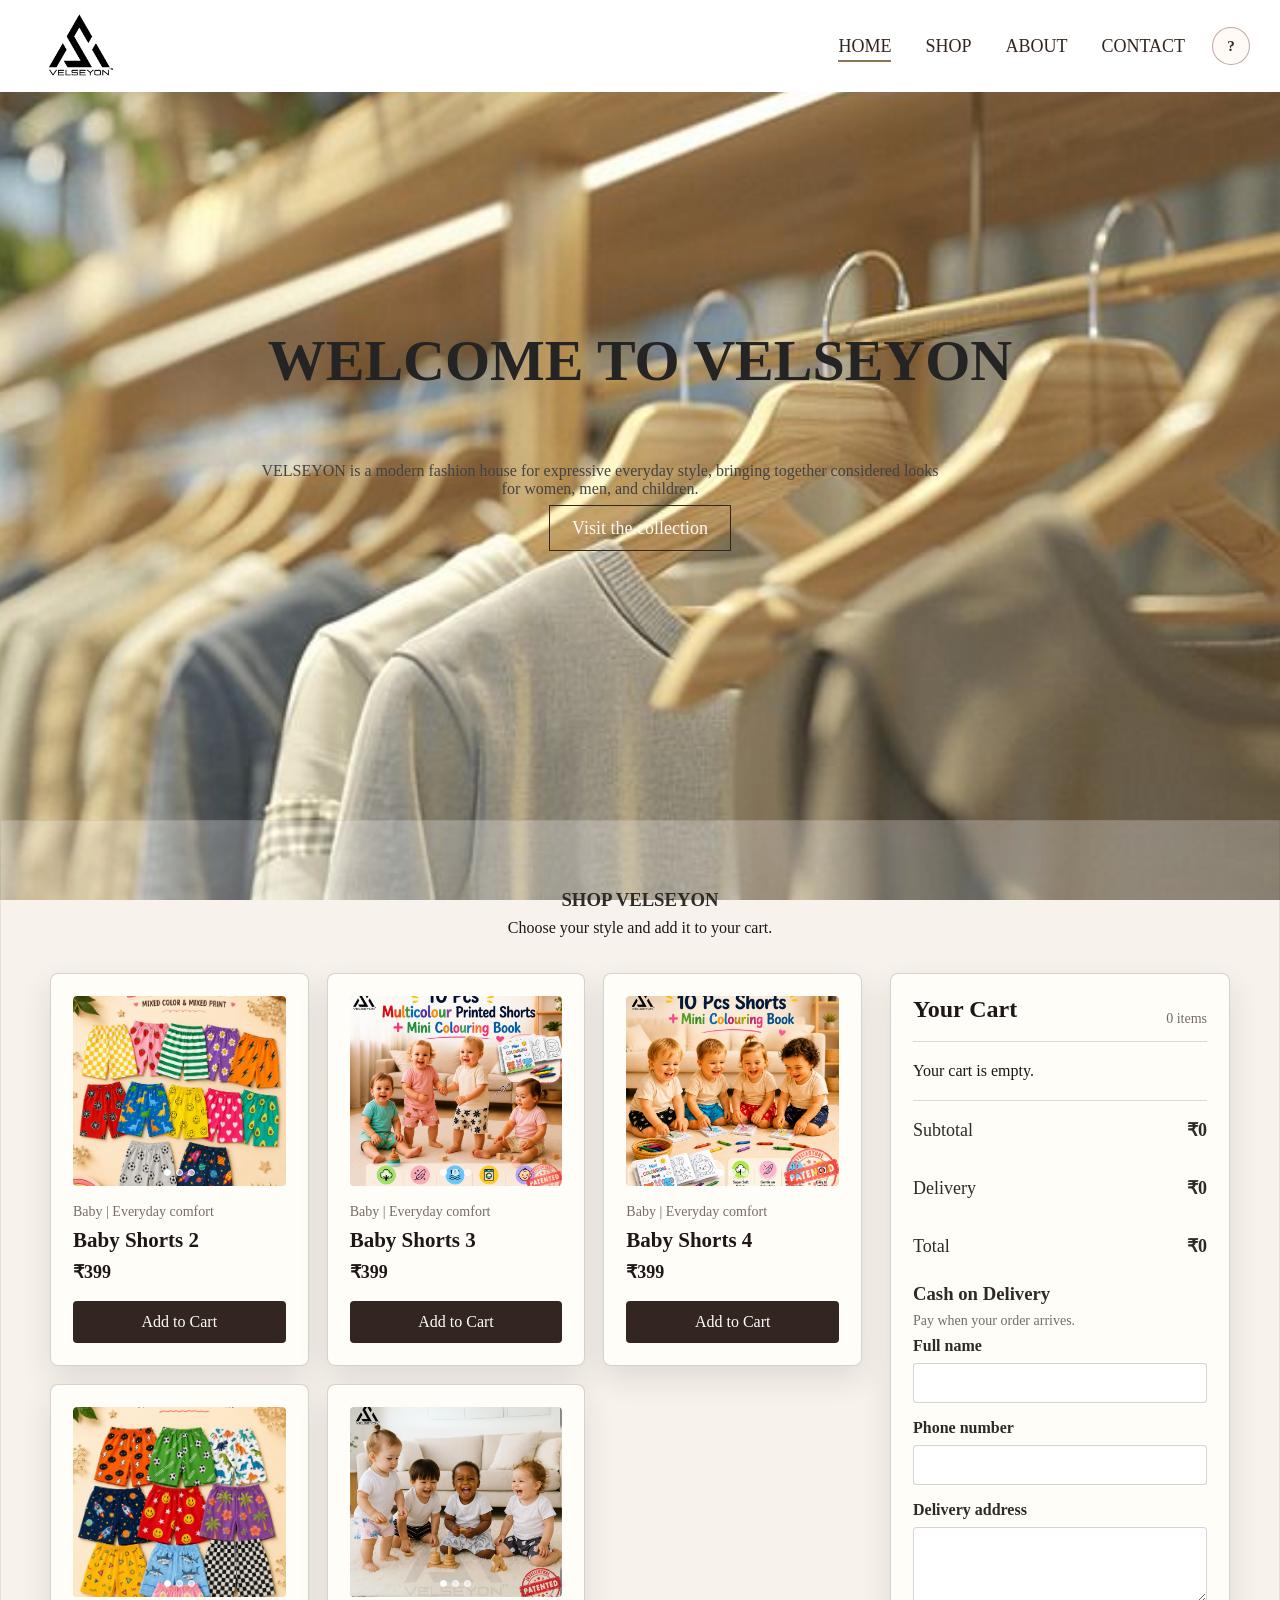
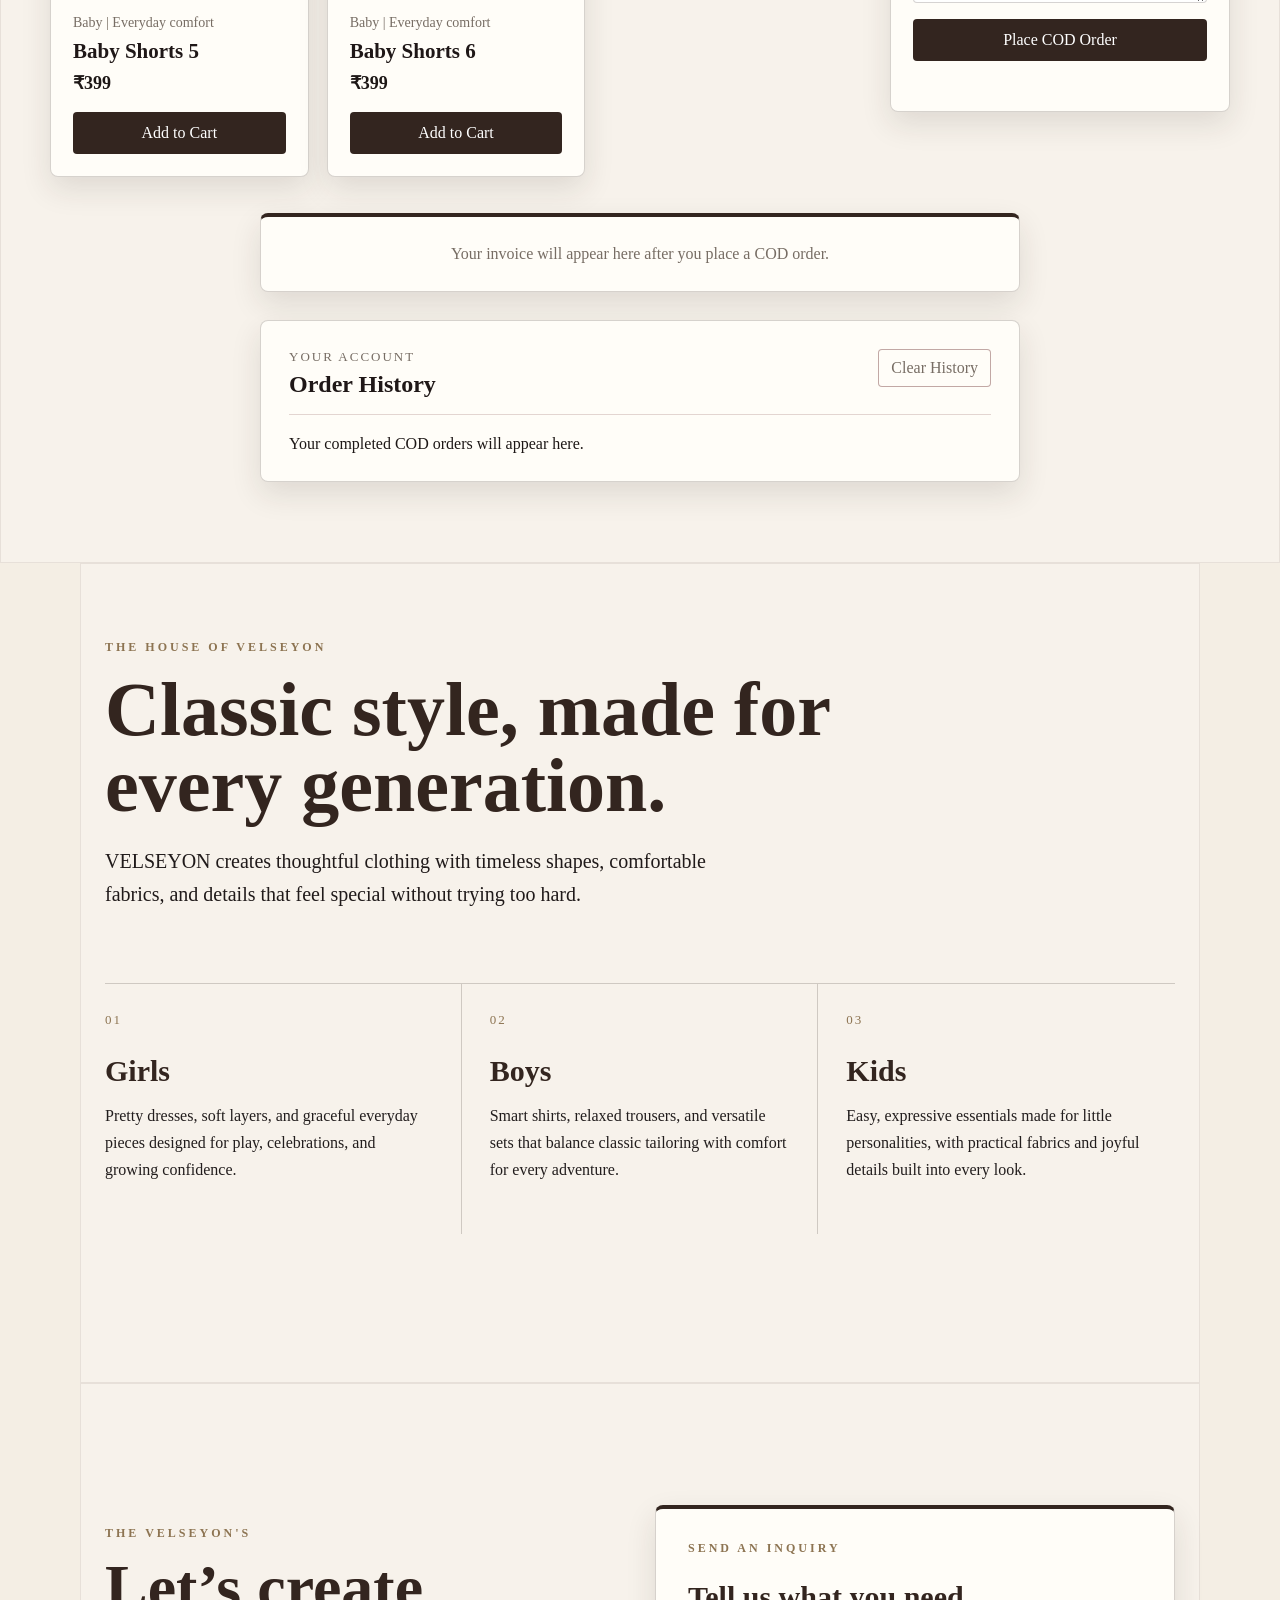
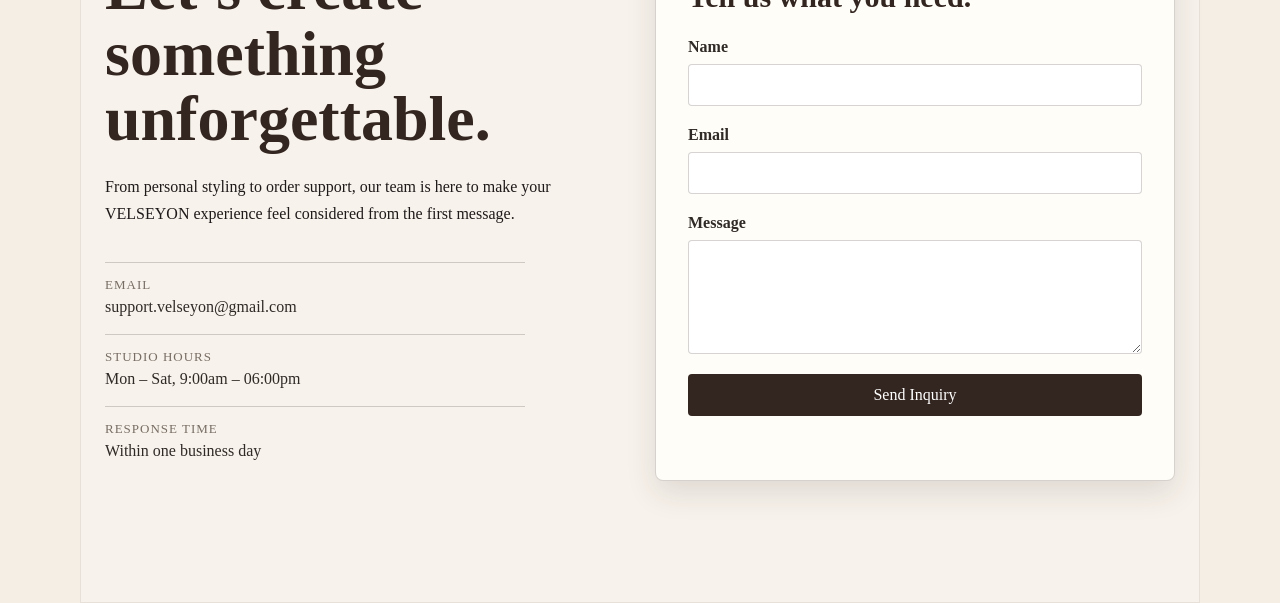
==== HOME PAGE.html @ 360a123c "Update VELSEYON website" ====
<!DOCTYPE html>
<html lang="en">
<head>
    <meta charset="UTF-8">
    <meta name="viewport" content="width=device-width, initial-scale=1.0">
    <title>VELSEYON</title>
    <link rel="stylesheet" href="STYLE.css">
    <link rel="icon" type="image/png" href="Photos/VELSEYON Logo.png">
    <link rel="apple-touch-icon" href="Photos/VELSEYON Logo.png">
</head>
<body id="top" class="home-page">
    <header>
        <nav>
            <a href="#home" class="logo" aria-label="Go to home section">
                <img src="Photos/VELSEYON Logo.png" alt="VELSEYON Logo">
            </a>
            <ul>
                <li><a href="#home" class="active">Home</a></li>
                <li><a href="#shop">Shop</a></li>
                <li><a href="#about">About</a></li>
                <li><a href="#contact">Contact</a></li>
                <li><a class="profile-button" href="LOGIN.html" aria-label="Open your profile"><span class="profile-initial" aria-hidden="true">?</span></a></li>
            </ul>
        </nav>
    </header>

    <main id="home" class="page-section home-hero">
        <div class="hero-inner">
            <h1>WELCOME TO VELSEYON</h1>
            <p class="home-intro">VELSEYON is a modern fashion house for expressive everyday style, bringing together considered looks for women, men, and children.</p>
            <a class="home-cta" href="#shop">Visit the collection</a>
        </div>
    </main>

    <section id="shop" class="shop-page page-section" data-shop-page>
        <section class="shop-heading">
            <h1>SHOP VELSEYON</h1>
            <p>Choose your style and add it to your cart.</p>
        </section>

        <div class="shop-layout">
            <section class="product-grid" aria-label="Products">
                <article class="product-card" data-product-card>
                    <div class="product-gallery" data-gallery>
                        <img class="product-image is-active" src="Photos/baby shorts 2.jpeg" alt="Baby Shorts 2" loading="lazy">
                        <img class="product-image" src="Photos/baby shorts 3.jpeg" alt="Baby Shorts 3 style view" loading="lazy">
                        <img class="product-image" src="Photos/baby shorts 4.jpeg" alt="Baby Shorts 4 style view" loading="lazy">
                        <button class="gallery-arrow gallery-prev" type="button" data-gallery-prev aria-label="Previous Baby Shorts 2 photo">‹</button>
                        <button class="gallery-arrow gallery-next" type="button" data-gallery-next aria-label="Next Baby Shorts 2 photo">›</button>
                        <div class="gallery-dots" data-gallery-dots></div>
                    </div>
                    <p class="product-category">Baby | Everyday comfort</p>
                    <h2>Baby Shorts 2</h2>
                    <p class="product-price">₹399</p>
                    <button class="add-to-cart" type="button" data-product-id="baby-shorts-2" data-product-name="Baby Shorts 2" data-product-price="399">Add to Cart</button>
                </article>

                <article class="product-card" data-product-card>
                    <div class="product-gallery" data-gallery>
                        <img class="product-image is-active" src="Photos/baby shorts 3.jpeg" alt="Baby Shorts 3" loading="lazy">
                        <img class="product-image" src="Photos/baby shorts 4.jpeg" alt="Baby Shorts 4 style view" loading="lazy">
                        <img class="product-image" src="Photos/baby shorts 5.jpeg" alt="Baby Shorts 5 style view" loading="lazy">
                        <button class="gallery-arrow gallery-prev" type="button" data-gallery-prev aria-label="Previous Baby Shorts 3 photo">‹</button>
                        <button class="gallery-arrow gallery-next" type="button" data-gallery-next aria-label="Next Baby Shorts 3 photo">›</button>
                        <div class="gallery-dots" data-gallery-dots></div>
                    </div>
                    <p class="product-category">Baby | Everyday comfort</p>
                    <h2>Baby Shorts 3</h2>
                    <p class="product-price">₹399</p>
                    <button class="add-to-cart" type="button" data-product-id="baby-shorts-3" data-product-name="Baby Shorts 3" data-product-price="399">Add to Cart</button>
                </article>

                <article class="product-card" data-product-card>
                    <div class="product-gallery" data-gallery>
                        <img class="product-image is-active" src="Photos/baby shorts 4.jpeg" alt="Baby Shorts 4" loading="lazy">
                        <img class="product-image" src="Photos/baby shorts 5.jpeg" alt="Baby Shorts 5 style view" loading="lazy">
                        <img class="product-image" src="Photos/bay shorts 6.jpeg" alt="Baby Shorts 6 style view" loading="lazy">
                        <button class="gallery-arrow gallery-prev" type="button" data-gallery-prev aria-label="Previous Baby Shorts 4 photo">‹</button>
                        <button class="gallery-arrow gallery-next" type="button" data-gallery-next aria-label="Next Baby Shorts 4 photo">›</button>
                        <div class="gallery-dots" data-gallery-dots></div>
                    </div>
                    <p class="product-category">Baby | Everyday comfort</p>
                    <h2>Baby Shorts 4</h2>
                    <p class="product-price">₹399</p>
                    <button class="add-to-cart" type="button" data-product-id="baby-shorts-4" data-product-name="Baby Shorts 4" data-product-price="399">Add to Cart</button>
                </article>

                <article class="product-card" data-product-card>
                    <div class="product-gallery" data-gallery>
                        <img class="product-image is-active" src="Photos/baby shorts 5.jpeg" alt="Baby Shorts 5" loading="lazy">
                        <img class="product-image" src="Photos/bay shorts 6.jpeg" alt="Baby Shorts 6 style view" loading="lazy">
                        <img class="product-image" src="Photos/baby shorts 2.jpeg" alt="Baby Shorts 2 style view" loading="lazy">
                        <button class="gallery-arrow gallery-prev" type="button" data-gallery-prev aria-label="Previous Baby Shorts 5 photo">‹</button>
                        <button class="gallery-arrow gallery-next" type="button" data-gallery-next aria-label="Next Baby Shorts 5 photo">›</button>
                        <div class="gallery-dots" data-gallery-dots></div>
                    </div>
                    <p class="product-category">Baby | Everyday comfort</p>
                    <h2>Baby Shorts 5</h2>
                    <p class="product-price">₹399</p>
                    <button class="add-to-cart" type="button" data-product-id="baby-shorts-5" data-product-name="Baby Shorts 5" data-product-price="399">Add to Cart</button>
                </article>

                <article class="product-card" data-product-card>
                    <div class="product-gallery" data-gallery>
                        <img class="product-image is-active" src="Photos/bay shorts 6.jpeg" alt="Baby Shorts 6" loading="lazy">
                        <img class="product-image" src="Photos/baby shorts 2.jpeg" alt="Baby Shorts 2 style view" loading="lazy">
                        <img class="product-image" src="Photos/baby shorts 3.jpeg" alt="Baby Shorts 3 style view" loading="lazy">
                        <button class="gallery-arrow gallery-prev" type="button" data-gallery-prev aria-label="Previous Baby Shorts 6 photo">‹</button>
                        <button class="gallery-arrow gallery-next" type="button" data-gallery-next aria-label="Next Baby Shorts 6 photo">›</button>
                        <div class="gallery-dots" data-gallery-dots></div>
                    </div>
                    <p class="product-category">Baby | Everyday comfort</p>
                    <h2>Baby Shorts 6</h2>
                    <p class="product-price">₹399</p>
                    <button class="add-to-cart" type="button" data-product-id="baby-shorts-6" data-product-name="Baby Shorts 6" data-product-price="399">Add to Cart</button>
                </article>
            </section>

            <aside class="cart-panel" aria-labelledby="cart-title">
                <div class="cart-heading">
                    <h2 id="cart-title">Your Cart</h2>
                    <span id="cart-count">0 items</span>
                </div>
                <div id="cart-items" class="cart-items">
                    <p class="empty-cart">Your cart is empty.</p>
                </div>
                <div class="cart-total">
                    <span>Subtotal</span>
                    <strong id="cart-subtotal">₹0</strong>
                </div>
                <div class="cart-total">
                    <span>Delivery</span>
                    <strong id="cart-shipping">₹0</strong>
                </div>
                <div class="cart-total">
                    <span>Total</span>
                    <strong id="cart-total">₹0</strong>
                </div>

                <form id="checkout-form" class="checkout-form">
                    <h3>Cash on Delivery</h3>
                    <p class="payment-note">Pay when your order arrives.</p>
                    <label for="customer-name">Full name</label>
                    <input id="customer-name" name="customer-name" type="text" autocomplete="name" required>
                    <label for="customer-phone">Phone number</label>
                    <input id="customer-phone" name="customer-phone" type="tel" autocomplete="tel" required>
                    <label for="customer-address">Delivery address</label>
                    <textarea id="customer-address" name="customer-address" rows="3" autocomplete="street-address" required></textarea>
                    <button class="checkout-button" type="submit">Place COD Order</button>
                    <p id="order-status" class="order-status" role="status" aria-live="polite"></p>
                </form>
            </aside>
        </div>

        <section id="invoice-panel" class="invoice-panel" aria-live="polite">
            <div class="invoice-empty">Your invoice will appear here after you place a COD order.</div>
        </section>

        <section class="order-history" aria-labelledby="history-title">
            <div class="history-heading">
                <div>
                    <p class="invoice-label">YOUR ACCOUNT</p>
                    <h2 id="history-title">Order History</h2>
                </div>
                <button type="button" class="clear-history" data-clear-history>Clear History</button>
            </div>
            <div id="order-history-list">
                <p class="history-empty">Your completed COD orders will appear here.</p>
            </div>
        </section>
    </section>

    <section id="about" class="about-content page-section">
        <div class="about-hero">
            <p class="about-eyebrow">THE HOUSE OF VELSEYON</p>
            <h1>Classic style, made for every generation.</h1>
            <p class="about-lead">VELSEYON creates thoughtful clothing with timeless shapes, comfortable fabrics, and details that feel special without trying too hard.</p>
        </div>

        <div class="about-collections" aria-label="Our collections">
            <article>
                <p class="about-number">01</p>
                <h2>Girls</h2>
                <p>Pretty dresses, soft layers, and graceful everyday pieces designed for play, celebrations, and growing confidence.</p>
            </article>
            <article>
                <p class="about-number">02</p>
                <h2>Boys</h2>
                <p>Smart shirts, relaxed trousers, and versatile sets that balance classic tailoring with comfort for every adventure.</p>
            </article>
            <article>
                <p class="about-number">03</p>
                <h2>Kids</h2>
                <p>Easy, expressive essentials made for little personalities, with practical fabrics and joyful details built into every look.</p>
            </article>
        </div>
    </section>

    <section id="contact" class="contact-content page-section">
        <div class="contact-intro">
            <p class="contact-eyebrow">THE VELSEYON'S</p>
            <h1>Let’s create something unforgettable.</h1>
            <p class="contact-lead">From personal styling to order support, our team is here to make your VELSEYON experience feel considered from the first message.</p>
            <div class="contact-details">
                <div>
                    <span>Email</span>
                    <a href="mailto:support.velseyon@gmail.com">support.velseyon@gmail.com</a>
                </div>
                <div>
                    <span>Studio hours</span>
                    <strong>Mon – Sat, 9:00am – 06:00pm</strong>
                </div>
                <div>
                    <span>Response time</span>
                    <strong>Within one business day</strong>
                </div>
            </div>
        </div>

        <div class="contact-panel">
            <p class="contact-eyebrow">SEND AN INQUIRY</p>
            <h2>Tell us what you need.</h2>
            <form id="contact-form">
                <label for="name">Name</label>
                <input id="name" name="name" type="text" required>

                <label for="email">Email</label>
                <input id="email" name="email" type="email" required>

                <label for="message">Message</label>
                <textarea id="message" name="message" rows="5" required></textarea>

                <button type="submit">Send Inquiry</button>
                <p id="contact-status" class="contact-status" role="status" aria-live="polite"></p>
            </form>
        </div>
    </section>

<!-- Your website JavaScript -->
<script type="module" src="FUNC.js"></script>
</body>
</html>
---- STYLE.css ----
* {
    margin: 0;
    padding: 0;
    list-style: none;
    box-sizing: border-box;
}
:root {
    --brand-deep: rgb(81, 11, 11);
    --brand-ink: rgb(55, 23, 23);
    --brand-rose: #b76570;
    --muted: #797676;
    --surface: #fffaf6;
    --edge: rgba(81, 11, 11, .16);
    --soft-radius: 8px;
}

html {
    scroll-behavior: smooth;
    zoom: 1;
}

body{
    min-height: 100vh;
    background-color: #fff;
    color: #2b211f;
    font-family:'Times New Roman', Times, serif;
    animation: page-enter .45s ease both;
}
body.page-exit {
    animation: page-exit .22s ease forwards;
    pointer-events: none;
}
@keyframes page-enter {
    from {
        opacity: 0;
        transform: scale(.985);
    }
    to {
        opacity: 1;
        transform: scale(1);
    }
}
@keyframes page-exit {
    from {
        opacity: 1;
        transform: scale(1);
    }
    to {
        opacity: 0;
        transform: scale(1.01);
    }
}
body.home-page {
    background-image: url("Photos/dress.jpg");
    background-size: cover;
    background-position: center;
    background-attachment: fixed;
    background-repeat: no-repeat;
}
.auth-locked > header,
.auth-locked > main,
.auth-locked > section:not(#login-screen) {
    display: none;
}
.auth-entering > header,
.auth-entering > main,
.auth-entering > section:not(#login-screen) {
    animation: website-reveal .6s ease both;
}
@keyframes website-reveal {
    from {
        opacity: 0;
        transform: translateY(12px);
    }
    to {
        opacity: 1;
        transform: translateY(0);
    }
}
.login-screen.is-leaving {
    animation: login-leave .35s ease forwards;
}
@keyframes login-leave {
    to {
        opacity: 0;
        transform: scale(.98);
    }
}
.login-screen {
    min-height: 100vh;
    display: flex;
    align-items: center;
    justify-content: center;
    padding: 40px 20px;
    background: linear-gradient(rgba(255, 250, 246, .82), rgba(255, 250, 246, .9)), url("Photos/dress.jpg") center / cover;
}
.login-screen[hidden] {
    display: none;
}
.login-panel {
    width: min(360px, 100%);
    padding: 30px 28px;
    text-align: center;
    background: rgba(255, 255, 255, .9);
    border: 1px solid rgba(81, 11, 11, .14);
    box-shadow: 0 18px 50px rgba(55, 23, 23, .14);
}
.login-logo {
    width: 68px;
    height: 68px;
    object-fit: contain;
    margin-bottom: 12px;
}
.login-eyebrow,
.login-status {
    padding: 0;
    color: #510b0b;
    font-size: 13px;
    letter-spacing: 2px;
    text-transform: uppercase;
}
.login-panel h1 {
    margin: 9px 0;
    padding: 0;
    color: #242424;
    font-size: clamp(26px, 4vw, 34px);
}
.login-intro {
    padding: 0;
    margin-bottom: 20px;
    color: #424242;
}
.login-form {
    display: grid;
    gap: 10px;
    text-align: left;
}
.login-form label {
    color: #242424;
    font-weight: bold;
}
.login-form input {
    width: 100%;
    padding: 10px 12px;
    margin-bottom: 8px;
    border: 1px solid rgba(55, 23, 23, .28);
    background: #fff;
    color: #242424;
    font: inherit;
}
.login-form button,
.logout-button {
    border: 0;
    border-radius: 18px;
    background: #510b0b;
    color: #fffaf6;
    font: inherit;
    cursor: pointer;
}
.login-form button {
    padding: 13px 18px;
    margin-top: 8px;
}
.login-form button:hover,
.login-form button:focus-visible,
.logout-button:hover,
.logout-button:focus-visible {
    background: #371717;
}
.login-status {
    min-height: 18px;
    margin-top: 8px;
    text-align: center;
    letter-spacing: 0;
    text-transform: none;
}
.login-exit {
    display: block;
    margin-top: 16px;
    padding: 0;
    color: var(--brand-deep);
    font-size: 14px;
    text-decoration: underline;
}
.logout-button {
    padding: 9px 13px;
    margin-left: 8px;
    font-size: 14px;
}
.user-greeting {
    display: inline-flex;
    align-items: center;
    justify-content: center;
    width: 32px;
    height: 32px;
    border-radius: 50%;
    border: 2px solid #30241f;
    background: #c9a98f;
    color: #30241f;
    font-size: 15px;
    font-weight: bold;
    text-transform: uppercase;
}
header {
    position: fixed;
    top: 0;
    width: 100%;
    z-index: 10;
    background-color: #fff;
    transition: background-color .35s ease, box-shadow .35s ease;
}
body.inner-page {
    padding-top: 80px;
    background-image: linear-gradient(rgba(255, 255, 255, .86), rgba(255, 255, 255, .86)), url("Photos/dress.jpg");
    background-size: cover;
    background-position: center;
    background-attachment: fixed;
    background-repeat: no-repeat;
}
header.scrolled {
    background-color: #fff;
    box-shadow: 0 4px 16px rgba(55, 23, 23, .16);
}
a {
    color: #2c1d1b;
    text-decoration: none;
    font-size: 18px;
    padding: 10px 15px;
}
nav {
    min-height: 80px;
    padding: 0 30px;
    display: flex;
    justify-content: space-between;
    align-items: center;
    gap: 24px;
    transition: min-height .35s ease, padding .35s ease;
}
header.scrolled nav {
    min-height: 64px;
}
nav ul {
    display: flex;
    align-items: center;
    gap: 4px;
}
nav ul li a {
    position: relative;
    color: #2e1f1d;
    text-decoration: none;
    text-transform: uppercase;
    border-radius: 18px;
    transition: color .3s ease;
}
nav ul li a::after {
    content: "";
    position: absolute;
    right: 15px;
    bottom: 4px;
    left: 15px;
    height: 2px;
    background-color: #510b0b;
    transform: scaleX(0);
    transition: transform .3s ease;
}
nav ul li a:hover,
nav ul li a:focus-visible,
nav ul li a.active {
    color: #797676;
    background-color: transparent;
}
nav ul li a:hover::after,
nav ul li a:focus-visible::after,
nav ul li a.active::after {
    transform: scaleX(1);
}
.profile-button {
    display: inline-flex;
    align-items: center;
    justify-content: center;
    width: 38px;
    height: 38px;
    margin-left: 8px;
    padding: 0;
    border: 1px solid rgba(81, 11, 11, .35);
    border-radius: 50%;
    background: #fffaf6;
    color: var(--brand-deep);
    cursor: pointer;
}
.profile-button::after {
    display: none;
}
.profile-button:hover,
.profile-button:focus-visible {
    background: #f1e3d8;
}
.profile-icon {
    position: relative;
    display: block;
    width: 18px;
    height: 18px;
    margin: 0 auto;
    border: 2px solid currentColor;
    border-radius: 50%;
}
.profile-icon::before {
    content: "";
    position: absolute;
    top: 3px;
    left: 50%;
    width: 4px;
    height: 4px;
    border: 1px solid currentColor;
    border-radius: 50%;
    transform: translateX(-50%);
}
.profile-icon::after {
    content: "";
    position: absolute;
    right: 3px;
    bottom: 2px;
    left: 3px;
    height: 5px;
    border: 1px solid currentColor;
    border-bottom: 0;
    border-radius: 8px 8px 0 0;
}
.profile-initial,
.account-initial {
    display: grid;
    place-items: center;
    width: 100%;
    height: 100%;
    border-radius: 50%;
    font-size: 15px;
    font-weight: bold;
    text-transform: uppercase;
}
.account-panel {
    display: grid;
    justify-items: center;
    gap: 12px;
    text-align: center;
}
.account-panel[hidden] {
    display: none;
}
.account-initial {
    width: 64px;
    height: 64px;
    background: #c9a98f;
    color: #30241f;
    font-size: 24px;
}
.account-email {
    padding: 0;
    color: #424242;
}
.account-panel .logout-button {
    margin: 4px 0 0;
    padding: 11px 24px;
}
.profile-panel {
    position: fixed;
    inset: 0;
    z-index: 20;
    display: grid;
    place-items: center;
    min-height: 100vh;
    padding: 112px 24px 48px;
    overflow-y: auto;
    background: var(--surface);
}
.profile-panel[hidden] {
    display: none;
}
.profile-card {
    position: relative;
    width: min(900px, 100%);
    min-height: calc(100vh - 160px);
    padding: 56px clamp(28px, 8vw, 120px);
    background: #fff;
    border: 0;
    box-shadow: none;
}
.profile-card h2 {
    padding: 0 0 10px;
    color: var(--brand-deep);
}
.profile-note {
    padding: 0 0 18px;
    color: var(--muted);
}
.profile-close {
    position: absolute;
    top: 12px;
    right: 14px;
    border: 0;
    background: transparent;
    color: var(--brand-deep);
    cursor: pointer;
    font-size: 28px;
    line-height: 1;
}
.profile-form {
    display: grid;
    gap: 8px;
}
.profile-form label {
    color: var(--brand-ink);
    font-weight: bold;
}
.profile-form input {
    width: 100%;
    margin-bottom: 8px;
    padding: 10px;
    border: 1px solid rgba(81, 11, 11, .3);
    border-radius: 4px;
    font: inherit;
}
.profile-form button {
    padding: 11px 14px;
    border: 0;
    border-radius: 4px;
    background: var(--brand-deep);
    color: #fff;
    cursor: pointer;
    font: inherit;
}
.profile-form .profile-history-button {
    background: #e9dfd4;
    color: var(--brand-ink);
}
.profile-form .profile-logout-button {
    background: #e9dfd4;
    color: var(--brand-ink);
}
.profile-status {
    min-height: 20px;
    padding: 4px 0 0;
    color: var(--brand-deep);
    text-align: center;
}
main {
    min-height: calc(100vh - 80px);
    display: flex;
    flex-direction: column;
    justify-content: center;
    align-items: center;
}
.contact-content {
    width: min(1120px, 100%);
    min-height: calc(100vh - 80px);
    margin: 0 auto;
    padding: 72px 24px;
    display: grid;
    grid-template-columns: minmax(0, 1fr) minmax(360px, 520px);
    align-items: center;
    gap: 72px;
    background: rgba(255, 255, 255, 0.26);
    border: 1px solid rgba(55, 23, 23, 0.08);
    backdrop-filter: blur(2px);
}
.contact-intro {
    padding: 24px 0;
}
.contact-eyebrow {
    padding: 0 0 14px;
    color: var(--brand-rose);
    font-size: 12px;
    font-weight: bold;
    letter-spacing: 3px;
    text-align: left;
}
.contact-intro h1 {
    max-width: 560px;
    padding: 0 0 22px;
    color: var(--brand-deep);
    font-size: clamp(36px, 5vw, 64px);
    line-height: 1.02;
    text-align: left;
}
.contact-lead {
    max-width: 500px;
    padding: 0 0 34px;
    color: #1f1a1a;
    line-height: 1.7;
    text-align: left;
}
.contact-details {
    display: grid;
    gap: 18px;
    max-width: 420px;
}
.contact-details div {
    display: grid;
    gap: 5px;
    padding-top: 14px;
    border-top: 1px solid var(--edge);
}
.contact-details span {
    color: var(--muted);
    font-size: 13px;
    text-transform: uppercase;
    letter-spacing: 1px;
}
.contact-details a,
.contact-details strong {
    padding: 0;
    color: var(--brand-ink);
    font-size: 16px;
    font-weight: normal;
}
.contact-panel h2 {
    padding: 0 0 24px;
    color: var(--brand-deep);
    font-size: 30px;
    text-align: left;
}
.contact-panel {
    width: min(100%, 560px);
    padding: 32px;
    background: rgba(255, 250, 246, 0.82);
    border: 1px solid var(--edge);
    border-radius: var(--soft-radius);
    border-top: 4px solid var(--brand-deep);
    box-shadow: 0 12px 30px rgba(55, 23, 23, .1);
}
.contact-panel h1 {
    padding: 0 0 12px;
}
.contact-panel p {
    padding: 0 0 24px;
}
.contact-panel form {
    display: grid;
    gap: 8px;
}
.contact-panel label {
    color: rgb(55, 23, 23);
    font-weight: bold;
}
.contact-panel input,
.contact-panel textarea {
    width: 100%;
    margin-bottom: 12px;
    padding: 11px 12px;
    border: 1px solid rgba(81, 11, 11, .35);
    border-radius: 4px;
    font: inherit;
}
.contact-panel input:focus,
.contact-panel textarea:focus {
    outline: 2px solid rgba(81, 11, 11, .25);
    border-color: rgb(81, 11, 11);
}
.contact-panel button {
    padding: 12px 18px;
    border: 0;
    border-radius: 4px;
    background: rgb(81, 11, 11);
    color: #fff;
    font: inherit;
    cursor: pointer;
    transition: background-color .3s ease, transform .3s ease;
}
.contact-panel button:hover,
.contact-panel button:focus-visible {
    background: rgb(55, 23, 23);
    transform: translateY(-2px);
}
body.home-page main {
    padding-top: 80px;
}

.home-hero {
    min-height: calc(100vh - 80px);
    padding: 120px 24px 80px;
    display: flex;
    align-items: center;
    justify-content: center;
}

.hero-inner {
    max-width: 760px;
    text-align: center;
}

.body.home-page .page-section,
.page-section {
    scroll-margin-top: 100px;
}

body.home-page main h1 {
    color: #242424;
    max-width: none;
    margin: 0 auto;
    font-size: clamp(28px, 5vw, 58px);
    line-height: 1.05;
    white-space: nowrap;
}
body.home-page main .home-intro {
    color: #424242;
}
body.home-page .home-cta {
    color: #fffaf6;
}
.home-next {
    min-height: 100vh;
    padding: 80px 24px;
    display: flex;
    flex-direction: column;
    justify-content: center;
    align-items: center;
    background: #fff;
    scroll-margin-top: 80px;
}
.shop-page {
    display: block;
    padding: 48px 24px 80px;
    background: rgba(255, 255, 255, 0.26);
    border: 1px solid rgba(55, 23, 23, 0.08);
    backdrop-filter: blur(2px);
}
.shop-heading {
    max-width: 720px;
    margin: 0 auto 36px;
    text-align: center;
}
.shop-heading h1 {
    padding: 20px 0 8px;
}
.shop-heading p {
    padding: 0;
}
.shop-layout {
    width: min(1180px, 100%);
    margin: 0 auto;
    display: grid;
    grid-template-columns: minmax(0, 1fr) 340px;
    gap: 28px;
    align-items: start;
}
.product-grid {
    display: grid;
    grid-template-columns: repeat(3, minmax(0, 1fr));
    gap: 18px;
}
.product-card,
.cart-panel {
    padding: 22px;
    background: var(--surface);
    border: 1px solid var(--edge);
    border-radius: var(--soft-radius);
    box-shadow: 0 12px 30px rgba(55, 23, 23, .08);
}
.product-card {
    display: flex;
    min-height: 310px;
    flex-direction: column;
    transform: translateY(0);
    transition: transform .35s ease, box-shadow .35s ease;
}
.product-card:hover,
.product-card:focus-within {
    transform: translateY(-8px);
    box-shadow: 0 20px 38px rgba(55, 23, 23, .16);
}
.product-swatch {
    height: 150px;
    margin-bottom: 18px;
}
.product-image {
    width: 100%;
    height: 190px;
    object-fit: cover;
    object-position: center;
    border-radius: 4px;
    opacity: 0;
    transition: opacity .45s ease, transform .6s cubic-bezier(.2, .7, .2, 1), filter .6s ease;
}
.product-gallery {
    position: relative;
    height: 190px;
    margin-bottom: 18px;
    overflow: hidden;
    border-radius: 4px;
    background: #e7dccb;
}
.product-gallery .product-image {
    position: absolute;
    inset: 0;
}
.product-gallery .product-image.is-active {
    opacity: 1;
}
.gallery-arrow {
    position: absolute;
    top: 50%;
    width: 30px;
    height: 30px;
    border: 0;
    border-radius: 50%;
    background: rgba(255, 255, 255, .88);
    color: #33251f;
    cursor: pointer;
    font-size: 23px;
    line-height: 1;
    transform: translateY(-50%);
    opacity: 0;
    transition: opacity .25s ease, background-color .25s ease;
}
.gallery-prev { left: 10px; }
.gallery-next { right: 10px; }
.product-gallery:hover .gallery-arrow,
.gallery-arrow:focus-visible {
    opacity: 1;
}
.gallery-arrow:hover {
    background: #fff;
}
.gallery-dots {
    position: absolute;
    right: 0;
    bottom: 10px;
    left: 0;
    display: flex;
    justify-content: center;
    gap: 5px;
}
.gallery-dots button {
    width: 7px;
    height: 7px;
    padding: 0;
    border: 1px solid #fff;
    border-radius: 50%;
    background: rgba(255, 255, 255, .55);
    cursor: pointer;
}
.gallery-dots button.is-active {
    background: #fff;
}
.swatch-burgundy {
    background: linear-gradient(135deg, #6b1f2b, #b76570);
}
.swatch-rose {
    background: linear-gradient(135deg, #c98991, #f1d2d0);
}
.swatch-ivory {
    background: linear-gradient(135deg, #e9dfc9, #fffaf0);
}
.product-category,
.payment-note {
    padding: 0;
    color: #797676;
    font-size: 14px;
    text-align: left;
}
.product-card h2 {
    padding: 8px 0;
    color: #1f1717;
    font-size: 21px;
    text-align: left;
}
.product-price {
    padding: 0 0 18px;
    font-size: 18px;
    font-weight: bold;
    text-align: left;
}
.add-to-cart,
.checkout-button {
    width: 100%;
    margin-top: auto;
    padding: 12px 16px;
    border: 0;
    border-radius: 4px;
    background: rgb(81, 11, 11);
    color: #fff;
    font: inherit;
    cursor: pointer;
    transition: background-color .3s ease, transform .3s ease;
}
.add-to-cart:hover,
.add-to-cart:focus-visible,
.checkout-button:hover,
.checkout-button:focus-visible {
    background: rgb(55, 23, 23);
    transform: translateY(-2px);
}
.cart-panel {
    position: sticky;
    top: 100px;
}
.cart-heading,
.cart-total {
    display: flex;
    justify-content: space-between;
    align-items: center;
    gap: 12px;
}
.cart-heading h2 {
    padding: 0 0 18px;
    color: #1f1717;
    text-align: left;
}
#cart-count {
    color: #797676;
    font-size: 14px;
}
.cart-items {
    border-top: 1px solid rgba(81, 11, 11, .16);
    border-bottom: 1px solid rgba(81, 11, 11, .16);
}
.empty-cart {
    padding: 20px 0;
    text-align: left;
}
.cart-item {
    display: flex;
    justify-content: space-between;
    gap: 12px;
    padding: 14px 0;
    border-bottom: 1px solid rgba(81, 11, 11, .1);
}
.cart-item:last-child {
    border-bottom: 0;
}
.cart-item strong,
.cart-item span {
    display: block;
}
.cart-item span {
    color: #797676;
    font-size: 13px;
}
.cart-item-controls {
    display: flex;
    align-items: center;
    gap: 7px;
}
.cart-item-controls button {
    border: 0;
    background: transparent;
    color: rgb(81, 11, 11);
    cursor: pointer;
    font: inherit;
}
.cart-item-controls .remove-item {
    margin-left: 4px;
    font-size: 12px;
    text-decoration: underline;
}
.cart-total {
    padding: 18px 0;
    font-size: 18px;
}
.checkout-form {
    display: grid;
    gap: 8px;
}
.checkout-form h3 {
    padding-top: 8px;
    color: rgb(55, 23, 23);
}
.checkout-form label {
    color: rgb(55, 23, 23);
    font-weight: bold;
}
.checkout-form input,
.checkout-form textarea {
    width: 100%;
    margin-bottom: 8px;
    padding: 10px;
    border: 1px solid rgba(81, 11, 11, .3);
    border-radius: 4px;
    font: inherit;
}
.checkout-form input:focus,
.checkout-form textarea:focus {
    outline: 2px solid rgba(81, 11, 11, .2);
    border-color: rgb(81, 11, 11);
}
.order-status {
    min-height: 20px;
    padding: 10px 0 0;
    color: rgb(55, 23, 23);
    font-size: 14px;
    text-align: left;
}
.invoice-panel {
    width: min(100%, 760px);
    margin: 36px auto 0;
    padding: 28px;
    background: var(--surface);
    border: 1px solid var(--edge);
    border-radius: var(--soft-radius);
    border-top: 4px solid var(--brand-deep);
    box-shadow: 0 12px 30px rgba(55, 23, 23, .08);
}
.invoice-empty {
    color: #797676;
    text-align: center;
}
.invoice-header,
.invoice-meta,
.invoice-customer,
.invoice-lines div,
.invoice-grand-total {
    display: flex;
    justify-content: space-between;
    gap: 16px;
}
.invoice-header {
    align-items: flex-start;
    padding-bottom: 20px;
    border-bottom: 1px solid rgba(81, 11, 11, .16);
}
.invoice-header h2 {
    padding: 0;
    text-align: left;
}
.invoice-label {
    padding: 0 0 6px;
    color: #797676;
    font-size: 13px;
    letter-spacing: 2px;
    text-align: left;
}
.print-invoice {
    padding: 9px 12px;
    border: 1px solid rgb(81, 11, 11);
    border-radius: 4px;
    background: var(--surface);
    color: rgb(81, 11, 11);
    cursor: pointer;
    font: inherit;
}
.invoice-actions {
    display: flex;
    flex-wrap: wrap;
    justify-content: flex-end;
    gap: 8px;
}
.reset-invoice {
    padding: 9px 12px;
    border: 1px solid rgba(81, 11, 11, .35);
    border-radius: 4px;
    background: var(--surface);
    color: #797676;
    cursor: pointer;
    font: inherit;
}
.reset-invoice:hover,
.reset-invoice:focus-visible {
    border-color: rgb(81, 11, 11);
    color: rgb(81, 11, 11);
}
.invoice-meta,
.invoice-customer {
    padding: 16px 0;
    color: #797676;
    font-size: 14px;
}
.invoice-customer {
    flex-direction: column;
    align-items: flex-start;
    border-bottom: 1px solid rgba(81, 11, 11, .16);
}
.invoice-customer strong {
    color: rgb(55, 23, 23);
}
.invoice-lines div {
    padding: 12px 0;
    border-bottom: 1px solid rgba(81, 11, 11, .08);
}
.invoice-grand-total {
    padding-top: 18px;
    color: rgb(55, 23, 23);
    font-size: 18px;
}
.order-history {
    width: min(100%, 760px);
    margin: 28px auto 0;
    padding: 28px;
    background: var(--surface);
    border: 1px solid var(--edge);
    border-radius: var(--soft-radius);
}
.history-heading {
    display: flex;
    justify-content: space-between;
    align-items: flex-start;
    gap: 16px;
    padding-bottom: 16px;
    border-bottom: 1px solid rgba(81, 11, 11, .16);
}
.history-heading h2 {
    padding: 0;
    color: #1f1717;
    text-align: left;
}
.clear-history {
    padding: 9px 12px;
    border: 1px solid rgba(81, 11, 11, .35);
    border-radius: 4px;
    background: var(--surface);
    color: #797676;
    cursor: pointer;
    font: inherit;
}
.clear-history:hover,
.clear-history:focus-visible {
    border-color: var(--brand-deep);
    color: var(--brand-deep);
}
.history-empty {
    padding: 20px 0 0;
    text-align: left;
}
.history-item {
    display: flex;
    justify-content: space-between;
    gap: 16px;
    padding: 16px 0;
    border-bottom: 1px solid rgba(81, 11, 11, .1);
}
.history-item:last-child {
    border-bottom: 0;
}
.history-item div:last-child {
    text-align: right;
}
.history-item strong,
.history-item span {
    display: block;
}
.history-item span {
    padding-top: 5px;
    color: #797676;
    font-size: 13px;
}
.contact-status {
    min-height: 20px;
    padding: 8px 0 0;
    color: rgb(55, 23, 23);
    text-align: left;
}
@media print {
    header,
    .shop-heading,
    .product-grid,
    .cart-panel,
    .print-invoice {
        display: none !important;
    }

    .shop-page {
        padding: 0;
    }

    .invoice-panel {
        width: 100%;
        border: 0;
        box-shadow: none;
    }

    .order-history {
        display: none;
    }
}
h2 {
    color: #1a1212;
    text-align: center;
    padding: 30px 0;
}
h1{
    text-align:center;
    padding: 50px 0; 
    color:#2a1d1e;
}
img{
    width: 72px;
}
.logo {
    flex-shrink: 0;
    display: inline-flex;
    align-items: center;
    justify-content: center;
}
p{
    text-align:center;
    padding: 20px 0;
    color:#1d1716;
}
.home-intro {
    width: min(680px, 90%);
}
.home-cta {
    margin-top: 18px;
    padding: 12px 22px;
    border: 1px solid rgb(81, 11, 11);
    color: rgb(81, 11, 11);
    transition: background-color .3s ease, color .3s ease;
}
.home-cta:hover,
.home-cta:focus-visible {
    background-color: rgb(81, 11, 11);
    color: #fff;
}
.reveal {
    opacity: 0;
    transform: translateY(24px);
    transition: opacity .7s ease, transform .7s ease;
}
.reveal.is-visible {
    opacity: 1;
    transform: translateY(0);
}
.product-card.reveal:nth-child(2) {
    transition-delay: .1s;
}
.product-card.reveal:nth-child(3) {
    transition-delay: .2s;
}
.product-card.reveal:nth-child(4) {
    transition-delay: .3s;
}
.product-card.reveal:nth-child(5) {
    transition-delay: .4s;
}
.home-next.reveal,
.invoice-panel.reveal,
.order-history.reveal,
.contact-intro.reveal,
.contact-panel.reveal {
    transition-duration: .85s;
}

@media (prefers-reduced-motion: reduce) {
    html {
        scroll-behavior: auto;
    }

    *,
    *::before,
    *::after {
        transition-duration: .01ms !important;
        animation-duration: .01ms !important;
    }

    body {
        animation: none;
    }
}

@media (max-width: 600px) {
    .contact-content {
        min-height: auto;
        padding: 48px 18px 64px;
        grid-template-columns: 1fr;
        gap: 36px;
    }

    .contact-intro h1 {
        font-size: 42px;
    }

    .contact-panel {
        padding: 24px;
    }

    nav {
        flex-wrap: wrap;
        justify-content: center;
        padding: 12px 16px;
    }

    nav ul {
        flex-wrap: wrap;
        justify-content: center;
    }

    .shop-page {
        padding: 32px 16px 56px;
    }

    .shop-layout,
    .product-grid {
        grid-template-columns: 1fr;
    }

    .cart-panel {
        position: static;
    }

    .history-item {
        flex-direction: column;
    }

    .history-item div:last-child {
        text-align: left;
    }
}

/* VELSERA color system: burgundy leads, rose accents, ivory surfaces, charcoal text. */
:root {
    --brand-deep: #111;
    --brand-ink: #242424;
    --brand-rose: #707070;
    --canvas: #f1f1f1;
    --surface: #fff;
    --muted: #6b6b6b;
    --edge: rgba(0, 0, 0, .16);
    --shadow: rgba(0, 0, 0, .12);
}

body {
    background-color: var(--canvas);
    color: var(--brand-ink);
}

header.scrolled {
    background-color: rgba(255, 255, 255, .96);
    box-shadow: 0 4px 16px var(--shadow);
}

nav ul li a,
a {
    color: #000;
}

nav ul li a::after {
    background-color: #000;
}

nav ul li a:hover,
nav ul li a:focus-visible,
nav ul li a.active {
    color: #000;
}

h1,
.contact-panel label,
.checkout-form label,
.checkout-form h3,
.invoice-customer strong {
    color: var(--brand-ink);
}

.contact-panel,
.product-card,
.cart-panel,
.invoice-panel,
.order-history {
    background: var(--surface);
    border-color: var(--edge);
    box-shadow: 0 12px 30px var(--shadow);
}

.contact-panel,
.invoice-panel {
    border-top-color: var(--brand-deep);
}

.product-category,
.payment-note,
#cart-count,
.invoice-empty,
.invoice-label,
.invoice-meta,
.invoice-customer,
.history-item span,
.reset-invoice,
.clear-history {
    color: var(--muted);
}

.contact-panel input,
.contact-panel textarea,
.checkout-form input,
.checkout-form textarea {
    border-color: var(--edge);
    background-color: #fff;
}

.contact-panel input:focus,
.contact-panel textarea:focus,
.checkout-form input:focus,
.checkout-form textarea:focus {
    outline-color: rgba(0, 0, 0, .2);
    border-color: var(--brand-rose);
}

.contact-panel button,
.add-to-cart,
.checkout-button {
    background-color: var(--brand-deep);
}

.contact-panel button:hover,
.contact-panel button:focus-visible,
.add-to-cart:hover,
.add-to-cart:focus-visible,
.checkout-button:hover,
.checkout-button:focus-visible {
    background-color: #444;
}

.home-next {
    background-color: var(--canvas);
}

.home-cta,
.print-invoice {
    border-color: var(--brand-deep);
    color: var(--brand-deep);
}

.home-cta:hover,
.home-cta:focus-visible {
    background-color: var(--brand-deep);
    color: #fff;
}

/* Classic collection palette and editorial About page. */
:root {
    --brand-deep: #33251f;
    --brand-ink: #302a27;
    --brand-rose: #8d7452;
    --canvas: #f4eee4;
    --surface: #fffdf8;
    --muted: #776d64;
    --edge: rgba(51, 37, 31, .2);
    --shadow: rgba(51, 37, 31, .12);
}

body {
    background-color: var(--canvas);
    color: var(--brand-ink);
}

header.scrolled {
    background-color: #fff;
}

nav ul li a,
a,
nav ul li a:hover,
nav ul li a:focus-visible,
nav ul li a.active {
    color: var(--brand-deep);
}

nav ul li a::after {
    background-color: var(--brand-rose);
}

.about-content {
    width: min(1120px, 100%);
    min-height: calc(100vh - 80px);
    margin: 0 auto;
    padding: 76px 24px;
    background: rgba(255, 255, 255, 0.26);
    border: 1px solid rgba(55, 23, 23, 0.08);
    backdrop-filter: blur(2px);
}
.about-hero {
    max-width: 780px;
    margin-bottom: 72px;
}
.about-eyebrow {
    padding: 0 0 16px;
    color: var(--brand-rose);
    font-size: 12px;
    font-weight: bold;
    letter-spacing: 3px;
    text-align: left;
}
.about-hero h1 {
    max-width: 760px;
    padding: 0 0 22px;
    color: var(--brand-deep);
    font-size: clamp(38px, 6vw, 76px);
    line-height: 1;
    text-align: left;
}
.about-lead {
    max-width: 620px;
    padding: 0;
    color: #201a1a;
    font-size: 20px;
    line-height: 1.65;
    text-align: left;
}
.about-collections {
    display: grid;
    grid-template-columns: repeat(3, 1fr);
    gap: 0;
    border-top: 1px solid var(--edge);
}
.about-collections article {
    min-height: 250px;
    padding: 28px 28px 28px 0;
    border-right: 1px solid var(--edge);
}
.about-collections article + article {
    padding-left: 28px;
}
.about-collections article:last-child {
    border-right: 0;
}
.about-number {
    padding: 0 0 26px;
    color: var(--brand-rose);
    font-size: 13px;
    letter-spacing: 2px;
    text-align: left;
}
.about-collections h2 {
    padding: 0 0 14px;
    color: var(--brand-deep);
    font-size: 30px;
    text-align: left;
}
.about-collections article > p:last-child {
    padding: 0;
    color: #221d1d;
    line-height: 1.7;
    text-align: left;
}

@media (max-width: 600px) {
    .about-content {
        padding: 48px 18px 64px;
    }

    .about-hero {
        margin-bottom: 48px;
    }

    .about-lead {
        font-size: 18px;
    }

    .about-collections {
        grid-template-columns: 1fr;
    }

    .about-collections article,
    .about-collections article + article {
        min-height: auto;
        padding: 24px 0;
        border-right: 0;
        border-bottom: 1px solid var(--edge);
    }

    .about-collections article:last-child {
        border-bottom: 0;
    }
}

.swatch-burgundy {
    background: linear-gradient(135deg, #33251f, #8d7452);
}

.swatch-rose {
    background: linear-gradient(135deg, #8d7452, #e7dccb);
}
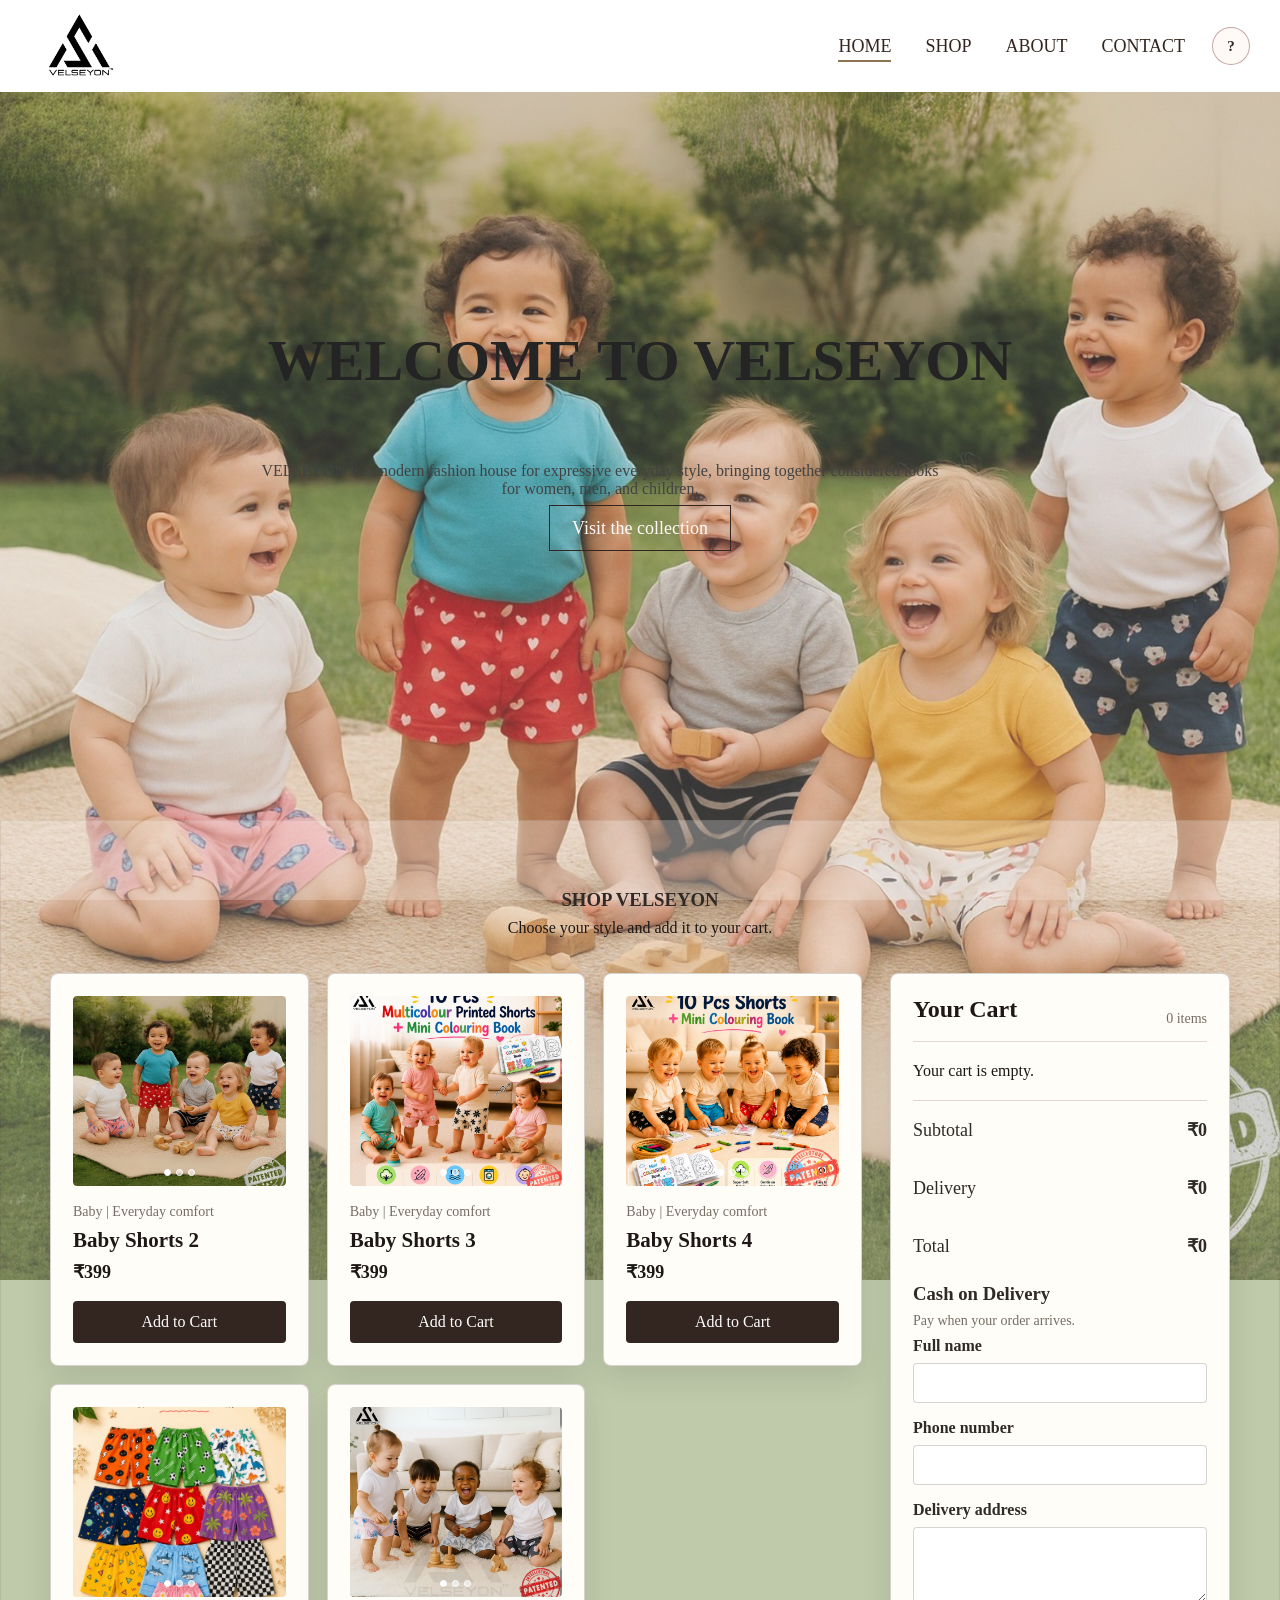
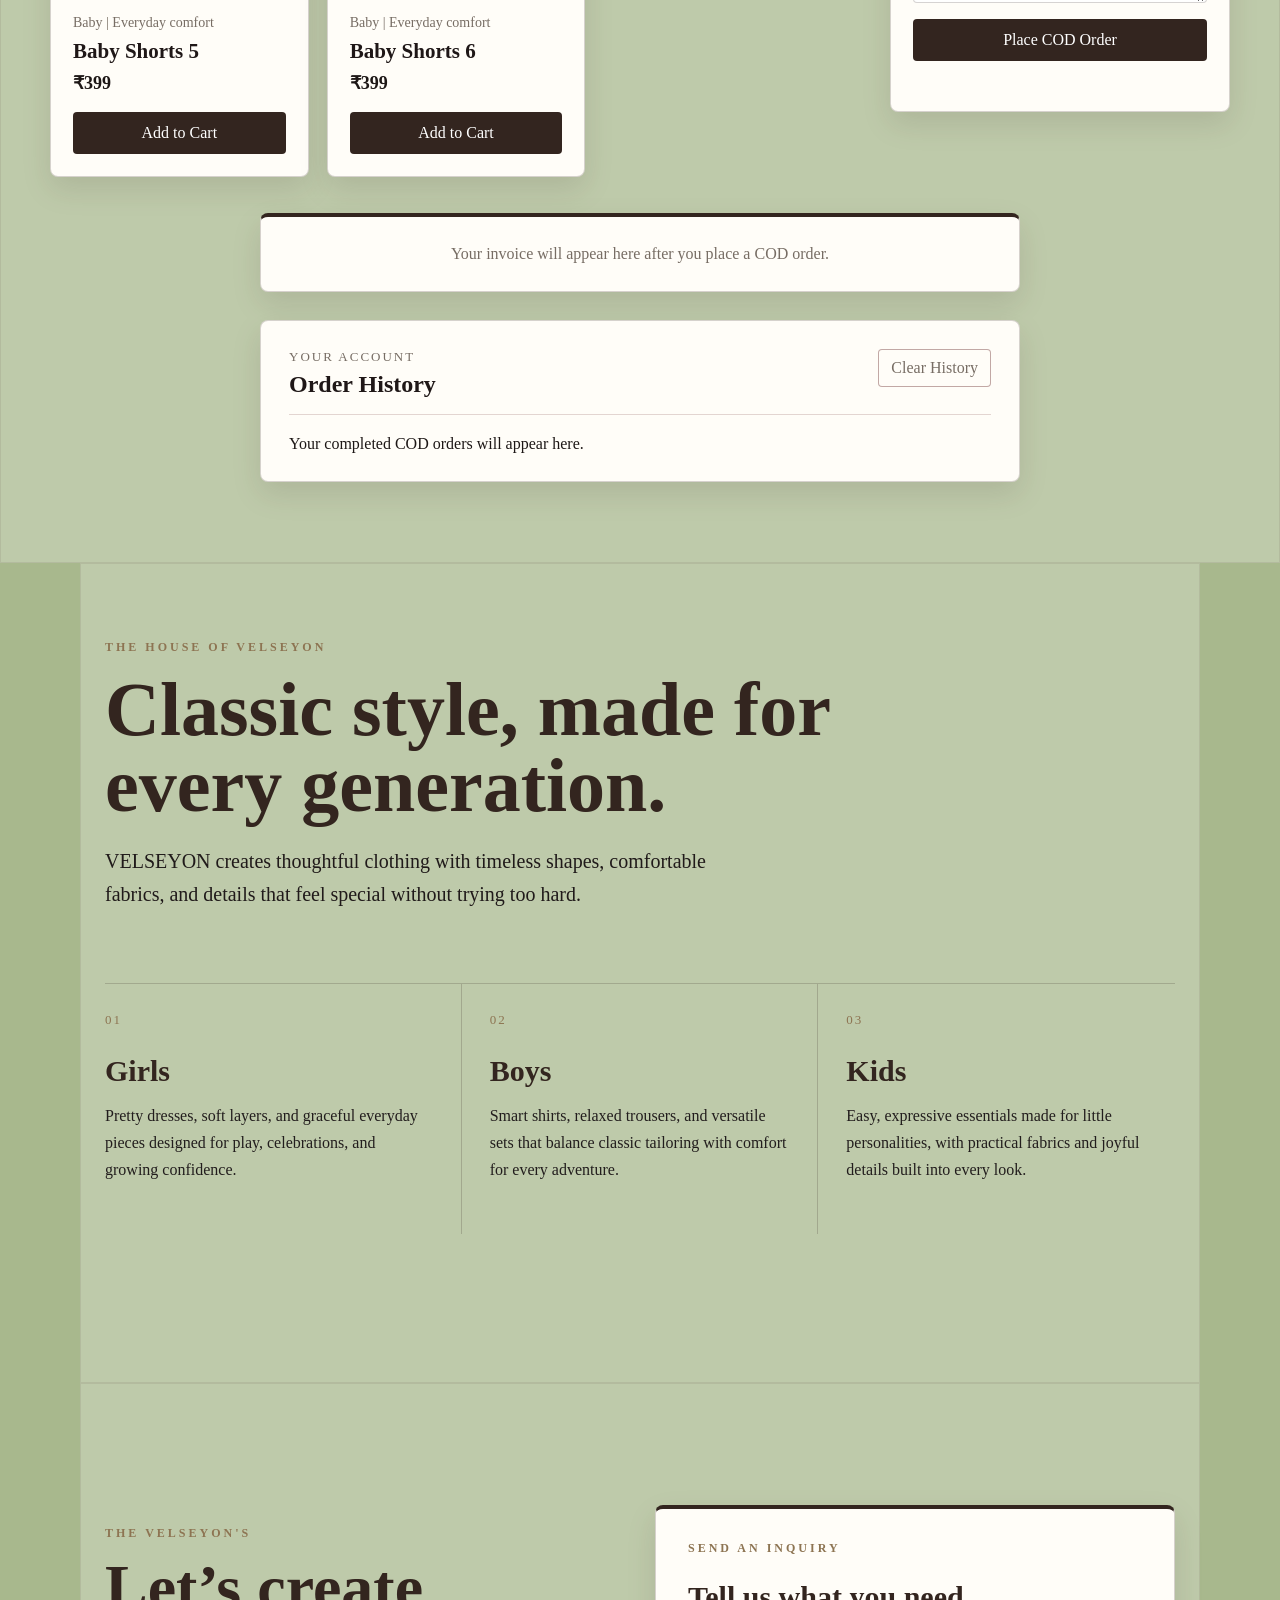
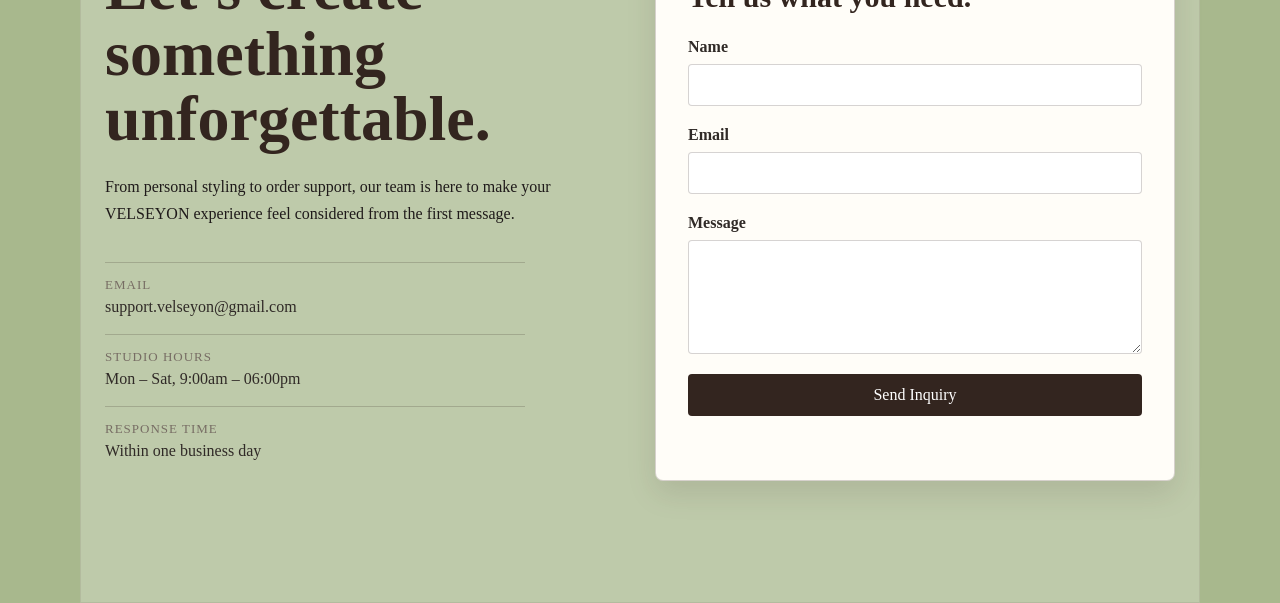
==== commit f3990d51: "Update homepage background and product image" ====
--- a/HOME PAGE.html
+++ b/HOME PAGE.html
@@ -15,7 +15,7 @@
                 <img src="Photos/VELSEYON Logo.png" alt="VELSEYON Logo">
             </a>
             <ul>
-                <li><a href="#home" class="active">Home</a></li>
+                <li><a href="#home"class="active">Home</a></li>
                 <li><a href="#shop">Shop</a></li>
                 <li><a href="#about">About</a></li>
                 <li><a href="#contact">Contact</a></li>
@@ -42,7 +42,7 @@
             <section class="product-grid" aria-label="Products">
                 <article class="product-card" data-product-card>
                     <div class="product-gallery" data-gallery>
-                        <img class="product-image is-active" src="Photos/baby shorts 2.jpeg" alt="Baby Shorts 2" loading="lazy">
+                        <img class="product-image is-active" src="Photos/baby shorts 1.jpeg" alt="Baby Shorts 1" loading="lazy">
                         <img class="product-image" src="Photos/baby shorts 3.jpeg" alt="Baby Shorts 3 style view" loading="lazy">
                         <img class="product-image" src="Photos/baby shorts 4.jpeg" alt="Baby Shorts 4 style view" loading="lazy">
                         <button class="gallery-arrow gallery-prev" type="button" data-gallery-prev aria-label="Previous Baby Shorts 2 photo">‹</button>
--- a/STYLE.css
+++ b/STYLE.css
@@ -51,9 +51,10 @@
     }
 }
 body.home-page {
-    background-image: url("Photos/dress.jpg");
-    background-size: cover;
-    background-position: center;
+    background-color: #a8b88d;
+    background-image: linear-gradient(rgba(255, 250, 246, .15), rgba(255, 250, 246, .22)), url("Photos/baby shorts 1.jpeg");
+    background-size:cover;
+    background-position: center top;
     background-attachment: fixed;
     background-repeat: no-repeat;
 }
@@ -613,7 +614,8 @@
     flex-direction: column;
     justify-content: center;
     align-items: center;
-    background: #fff;
+    background: rgba(255, 255, 255, 0.26);
+    backdrop-filter: blur(2px);
     scroll-margin-top: 80px;
 }
 .shop-page {
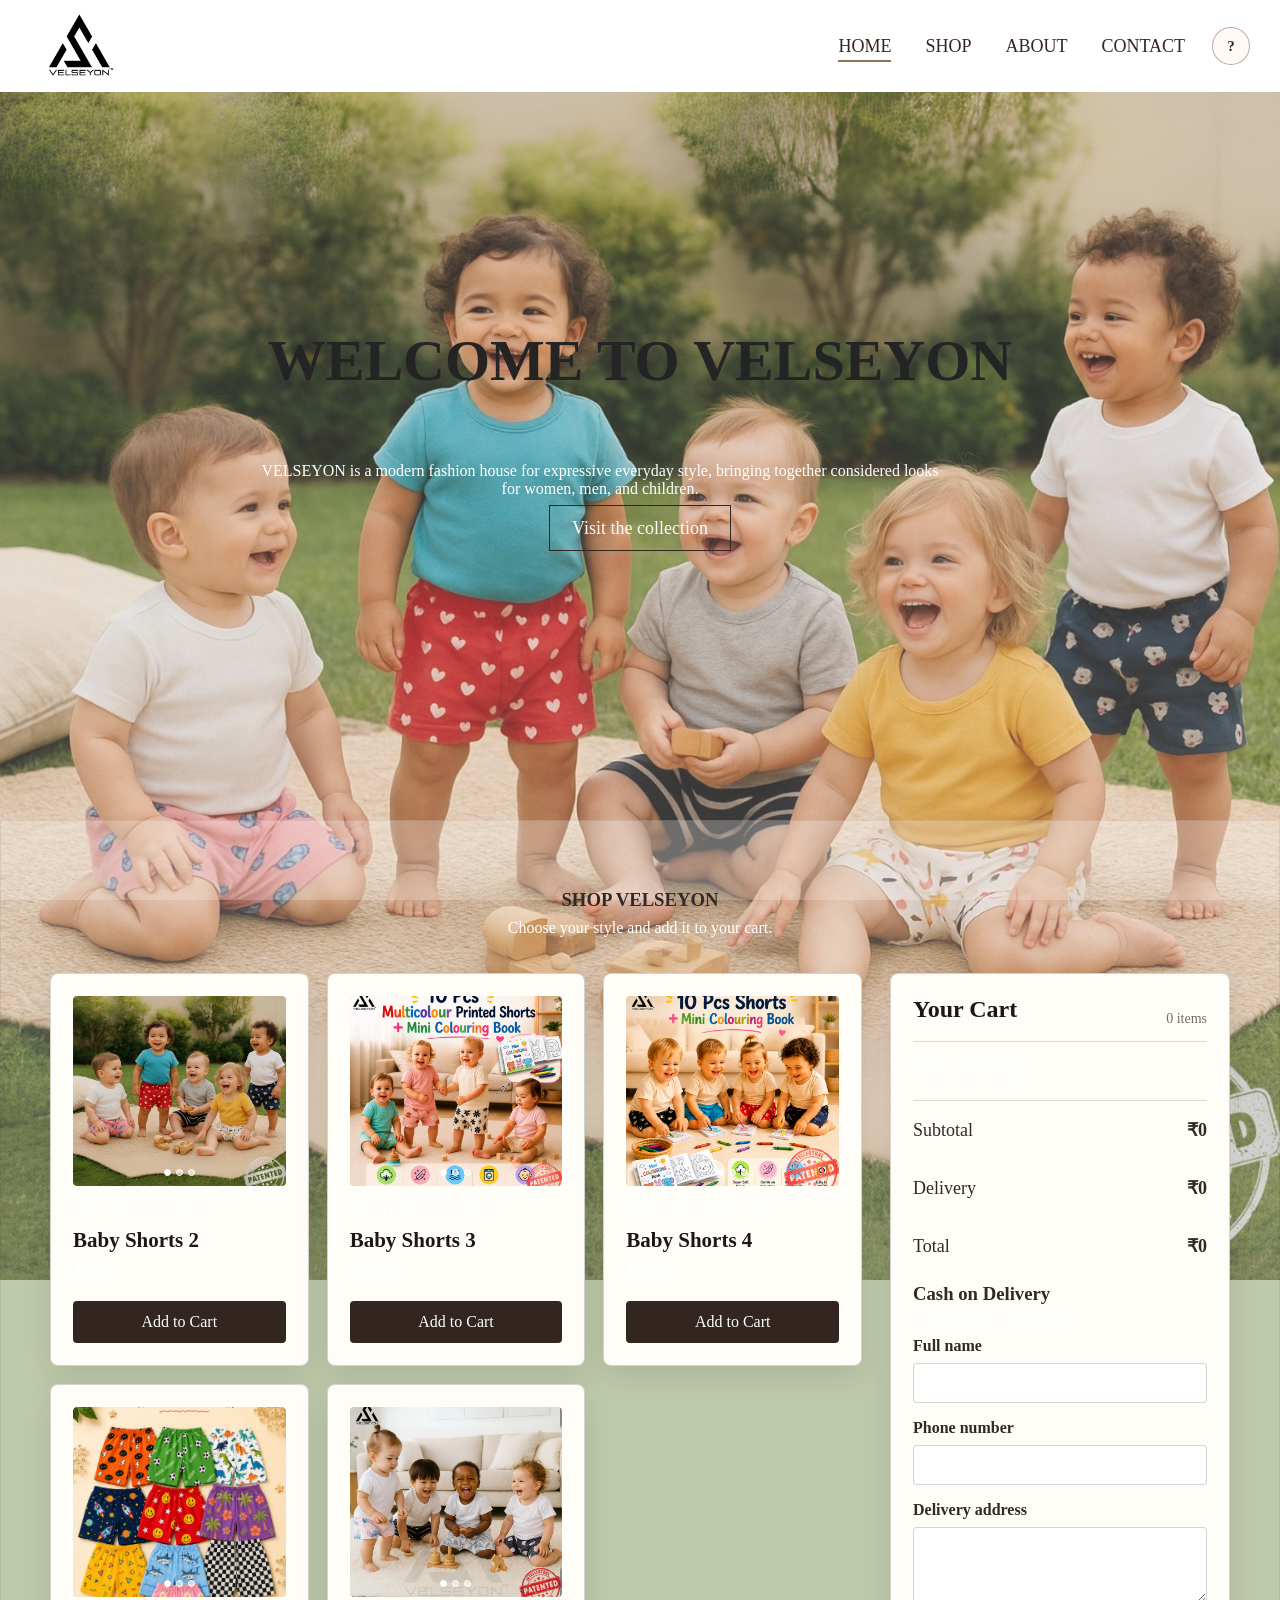
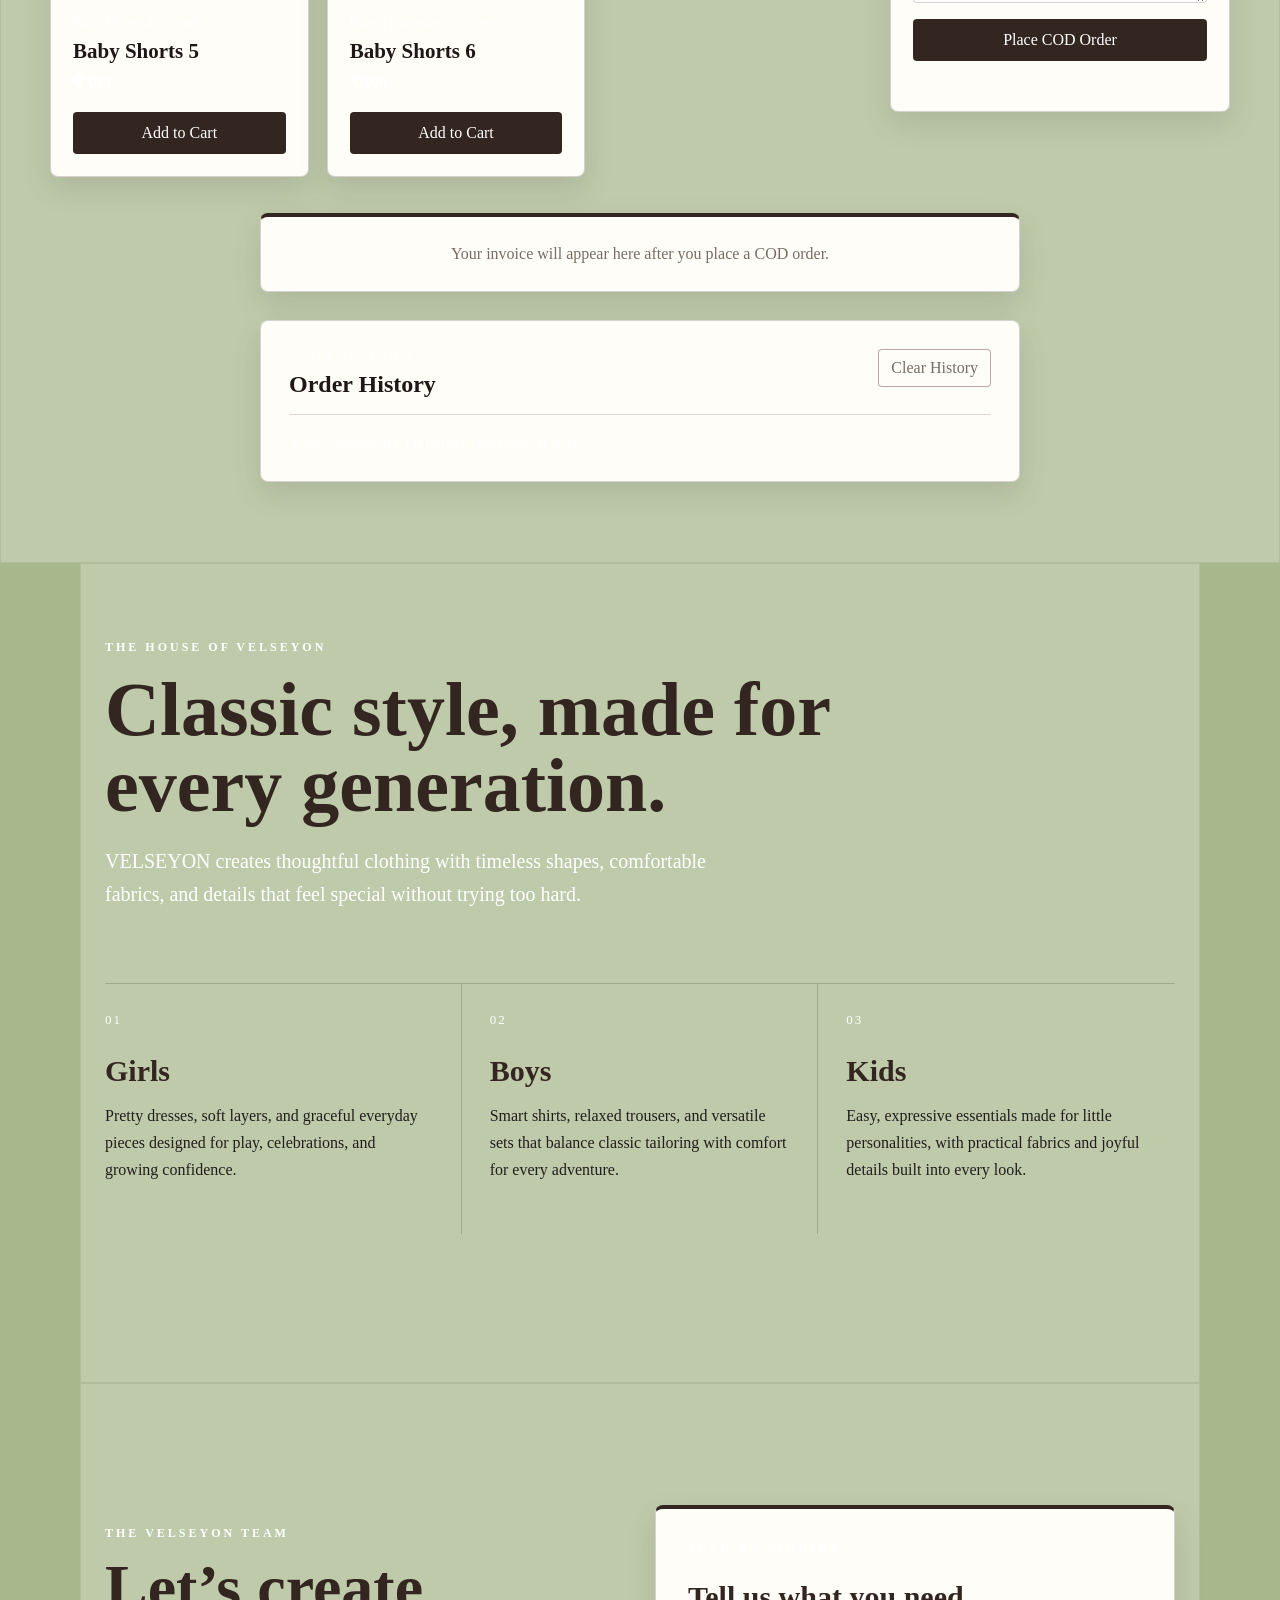
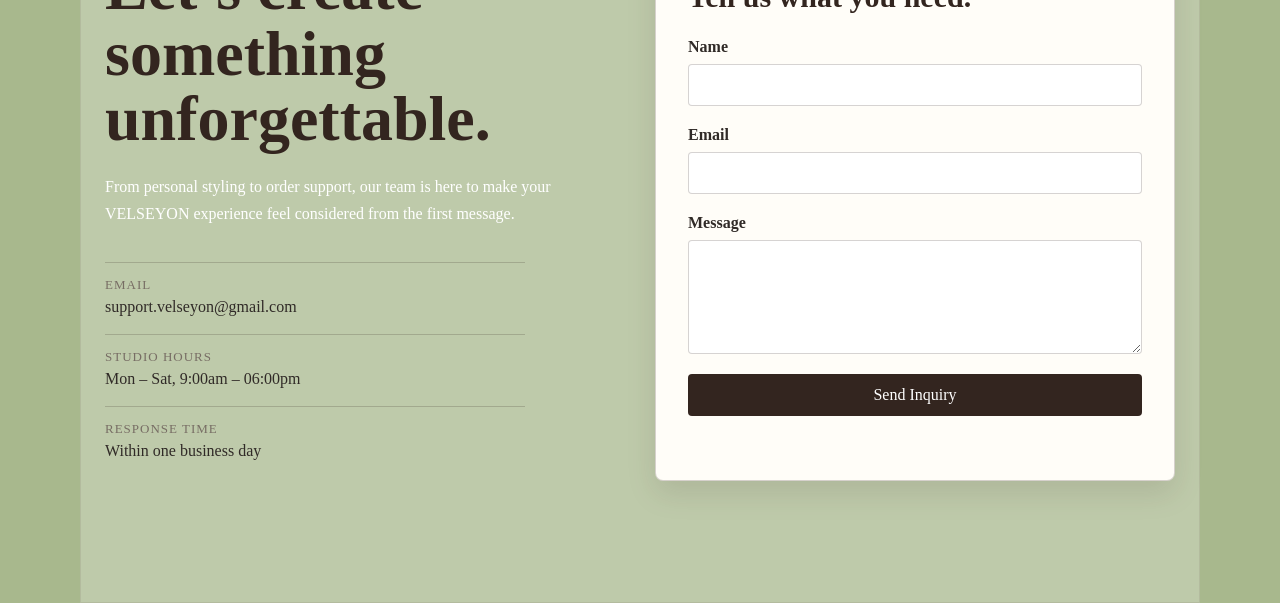
==== commit 90f22a52: "Finalize Velseyon storefront" ====
--- a/HOME PAGE.html
+++ b/HOME PAGE.html
@@ -15,7 +15,7 @@
                 <img src="Photos/VELSEYON Logo.png" alt="VELSEYON Logo">
             </a>
             <ul>
-                <li><a href="#home"class="active">Home</a></li>
+                <li><a href="#home" class="active">Home</a></li>
                 <li><a href="#shop">Shop</a></li>
                 <li><a href="#about">About</a></li>
                 <li><a href="#contact">Contact</a></li>
@@ -198,7 +198,7 @@
 
     <section id="contact" class="contact-content page-section">
         <div class="contact-intro">
-            <p class="contact-eyebrow">THE VELSEYON'S</p>
+            <p class="contact-eyebrow">THE VELSEYON TEAM</p>
             <h1>Let’s create something unforgettable.</h1>
             <p class="contact-lead">From personal styling to order support, our team is here to make your VELSEYON experience feel considered from the first message.</p>
             <div class="contact-details">
--- a/STYLE.css
+++ b/STYLE.css
@@ -588,7 +588,7 @@
     text-align: center;
 }
 
-.body.home-page .page-section,
+body.home-page .page-section,
 .page-section {
     scroll-margin-top: 100px;
 }
@@ -602,7 +602,10 @@
     white-space: nowrap;
 }
 body.home-page main .home-intro {
-    color: #424242;
+    color: #fff;
+}
+body.home-page p {
+    color: #fff;
 }
 body.home-page .home-cta {
     color: #fffaf6;
@@ -1073,7 +1076,7 @@
     }
 }
 h2 {
-    color: #1a1212;
+    color: #efe8e8;
     text-align: center;
     padding: 30px 0;
 }
@@ -1094,7 +1097,7 @@
 p{
     text-align:center;
     padding: 20px 0;
-    color:#1d1716;
+    color:#ece9e8;
 }
 .home-intro {
     width: min(680px, 90%);
@@ -1206,7 +1209,7 @@
     }
 }
 
-/* VELSERA color system: burgundy leads, rose accents, ivory surfaces, charcoal text. */
+/* VELSEYON color system: burgundy leads, rose accents, ivory surfaces, charcoal text. */
 :root {
     --brand-deep: #111;
     --brand-ink: #242424;
@@ -1469,4 +1472,14 @@
 
 .swatch-rose {
     background: linear-gradient(135deg, #8d7452, #e7dccb);
+}
+
+@media (max-width: 980px) and (min-width: 601px) {
+    .shop-layout {
+        grid-template-columns: 1fr;
+    }
+
+    .cart-panel {
+        position: static;
+    }
 }
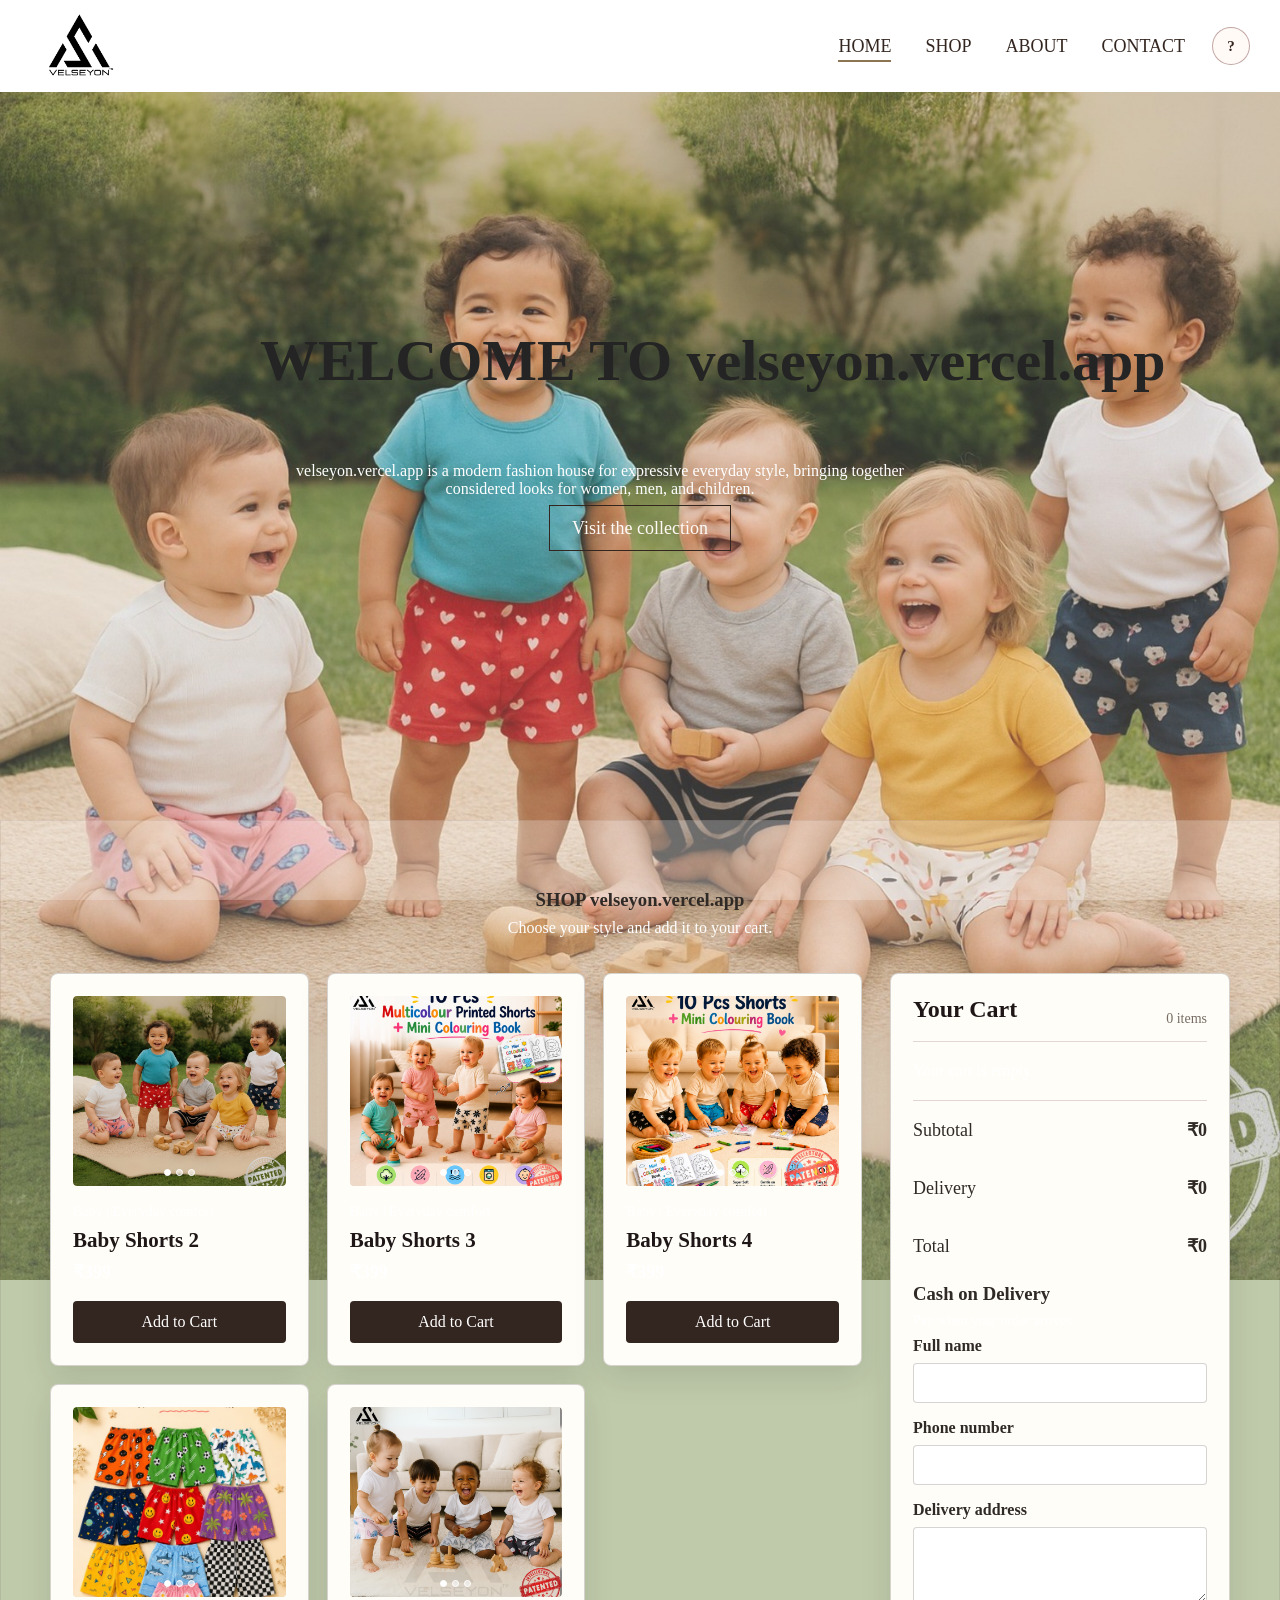
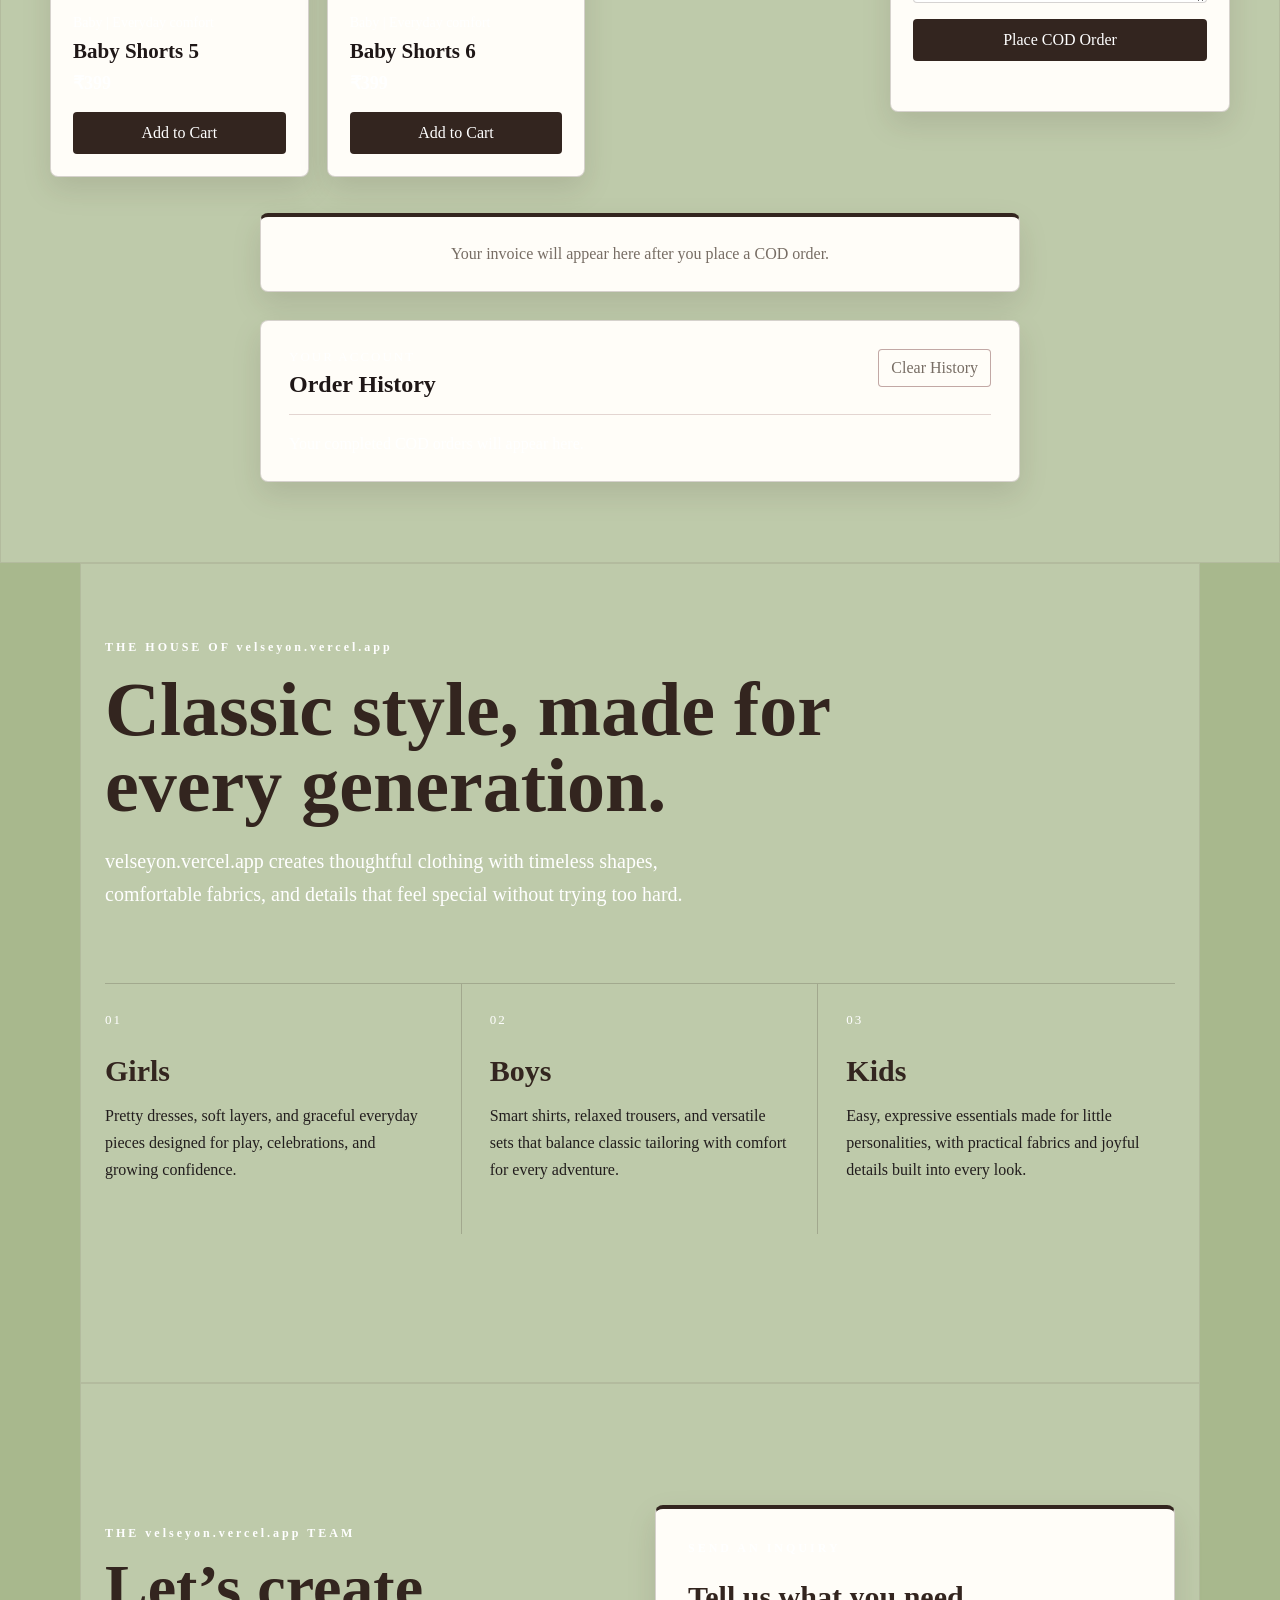
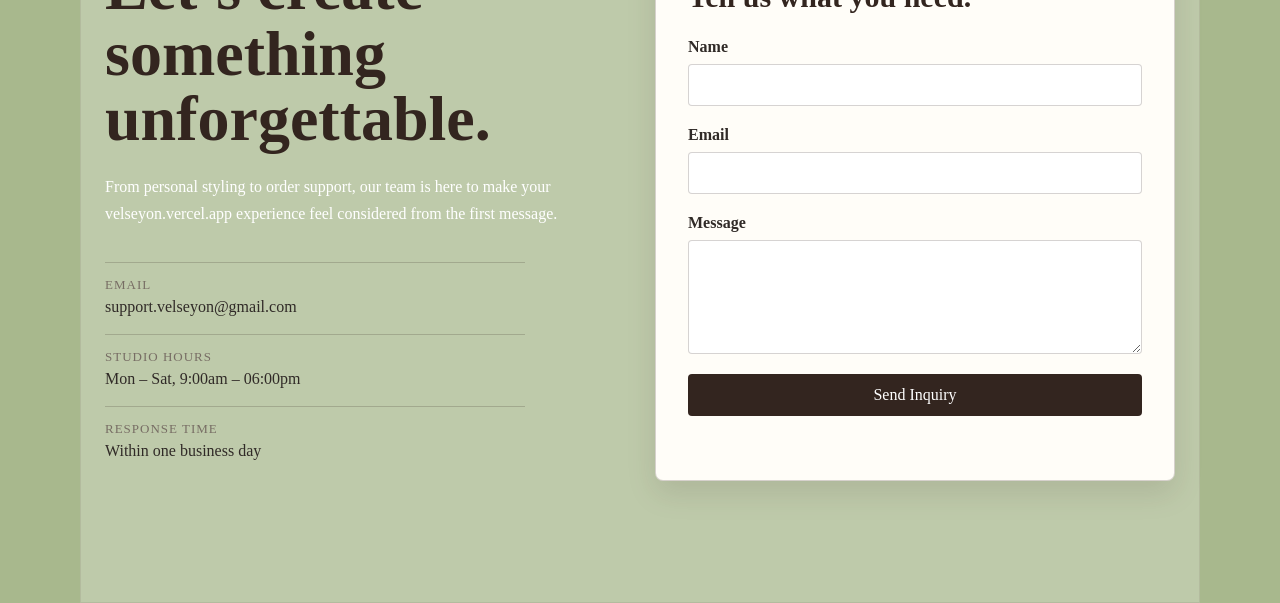
==== commit 2c690142: "Rename site branding to velseyon.vercel.app" ====
--- a/HOME PAGE.html
+++ b/HOME PAGE.html
@@ -3,7 +3,7 @@
 <head>
     <meta charset="UTF-8">
     <meta name="viewport" content="width=device-width, initial-scale=1.0">
-    <title>VELSEYON</title>
+    <title>velseyon.vercel.app</title>
     <link rel="stylesheet" href="STYLE.css">
     <link rel="icon" type="image/png" href="Photos/VELSEYON Logo.png">
     <link rel="apple-touch-icon" href="Photos/VELSEYON Logo.png">
@@ -12,7 +12,7 @@
     <header>
         <nav>
             <a href="#home" class="logo" aria-label="Go to home section">
-                <img src="Photos/VELSEYON Logo.png" alt="VELSEYON Logo">
+                <img src="Photos/VELSEYON Logo.png" alt="velseyon.vercel.app logo">
             </a>
             <ul>
                 <li><a href="#home" class="active">Home</a></li>
@@ -26,15 +26,15 @@
 
     <main id="home" class="page-section home-hero">
         <div class="hero-inner">
-            <h1>WELCOME TO VELSEYON</h1>
-            <p class="home-intro">VELSEYON is a modern fashion house for expressive everyday style, bringing together considered looks for women, men, and children.</p>
+            <h1>WELCOME TO velseyon.vercel.app</h1>
+            <p class="home-intro">velseyon.vercel.app is a modern fashion house for expressive everyday style, bringing together considered looks for women, men, and children.</p>
             <a class="home-cta" href="#shop">Visit the collection</a>
         </div>
     </main>
 
     <section id="shop" class="shop-page page-section" data-shop-page>
         <section class="shop-heading">
-            <h1>SHOP VELSEYON</h1>
+            <h1>SHOP velseyon.vercel.app</h1>
             <p>Choose your style and add it to your cart.</p>
         </section>
 
@@ -172,9 +172,9 @@
 
     <section id="about" class="about-content page-section">
         <div class="about-hero">
-            <p class="about-eyebrow">THE HOUSE OF VELSEYON</p>
+            <p class="about-eyebrow">THE HOUSE OF velseyon.vercel.app</p>
             <h1>Classic style, made for every generation.</h1>
-            <p class="about-lead">VELSEYON creates thoughtful clothing with timeless shapes, comfortable fabrics, and details that feel special without trying too hard.</p>
+            <p class="about-lead">velseyon.vercel.app creates thoughtful clothing with timeless shapes, comfortable fabrics, and details that feel special without trying too hard.</p>
         </div>
 
         <div class="about-collections" aria-label="Our collections">
@@ -198,9 +198,9 @@
 
     <section id="contact" class="contact-content page-section">
         <div class="contact-intro">
-            <p class="contact-eyebrow">THE VELSEYON TEAM</p>
+            <p class="contact-eyebrow">THE velseyon.vercel.app TEAM</p>
             <h1>Let’s create something unforgettable.</h1>
-            <p class="contact-lead">From personal styling to order support, our team is here to make your VELSEYON experience feel considered from the first message.</p>
+            <p class="contact-lead">From personal styling to order support, our team is here to make your velseyon.vercel.app experience feel considered from the first message.</p>
             <div class="contact-details">
                 <div>
                     <span>Email</span>
--- a/STYLE.css
+++ b/STYLE.css
@@ -1209,7 +1209,7 @@
     }
 }
 
-/* VELSEYON color system: burgundy leads, rose accents, ivory surfaces, charcoal text. */
+/* velseyon.vercel.app color system: burgundy leads, rose accents, ivory surfaces, charcoal text. */
 :root {
     --brand-deep: #111;
     --brand-ink: #242424;
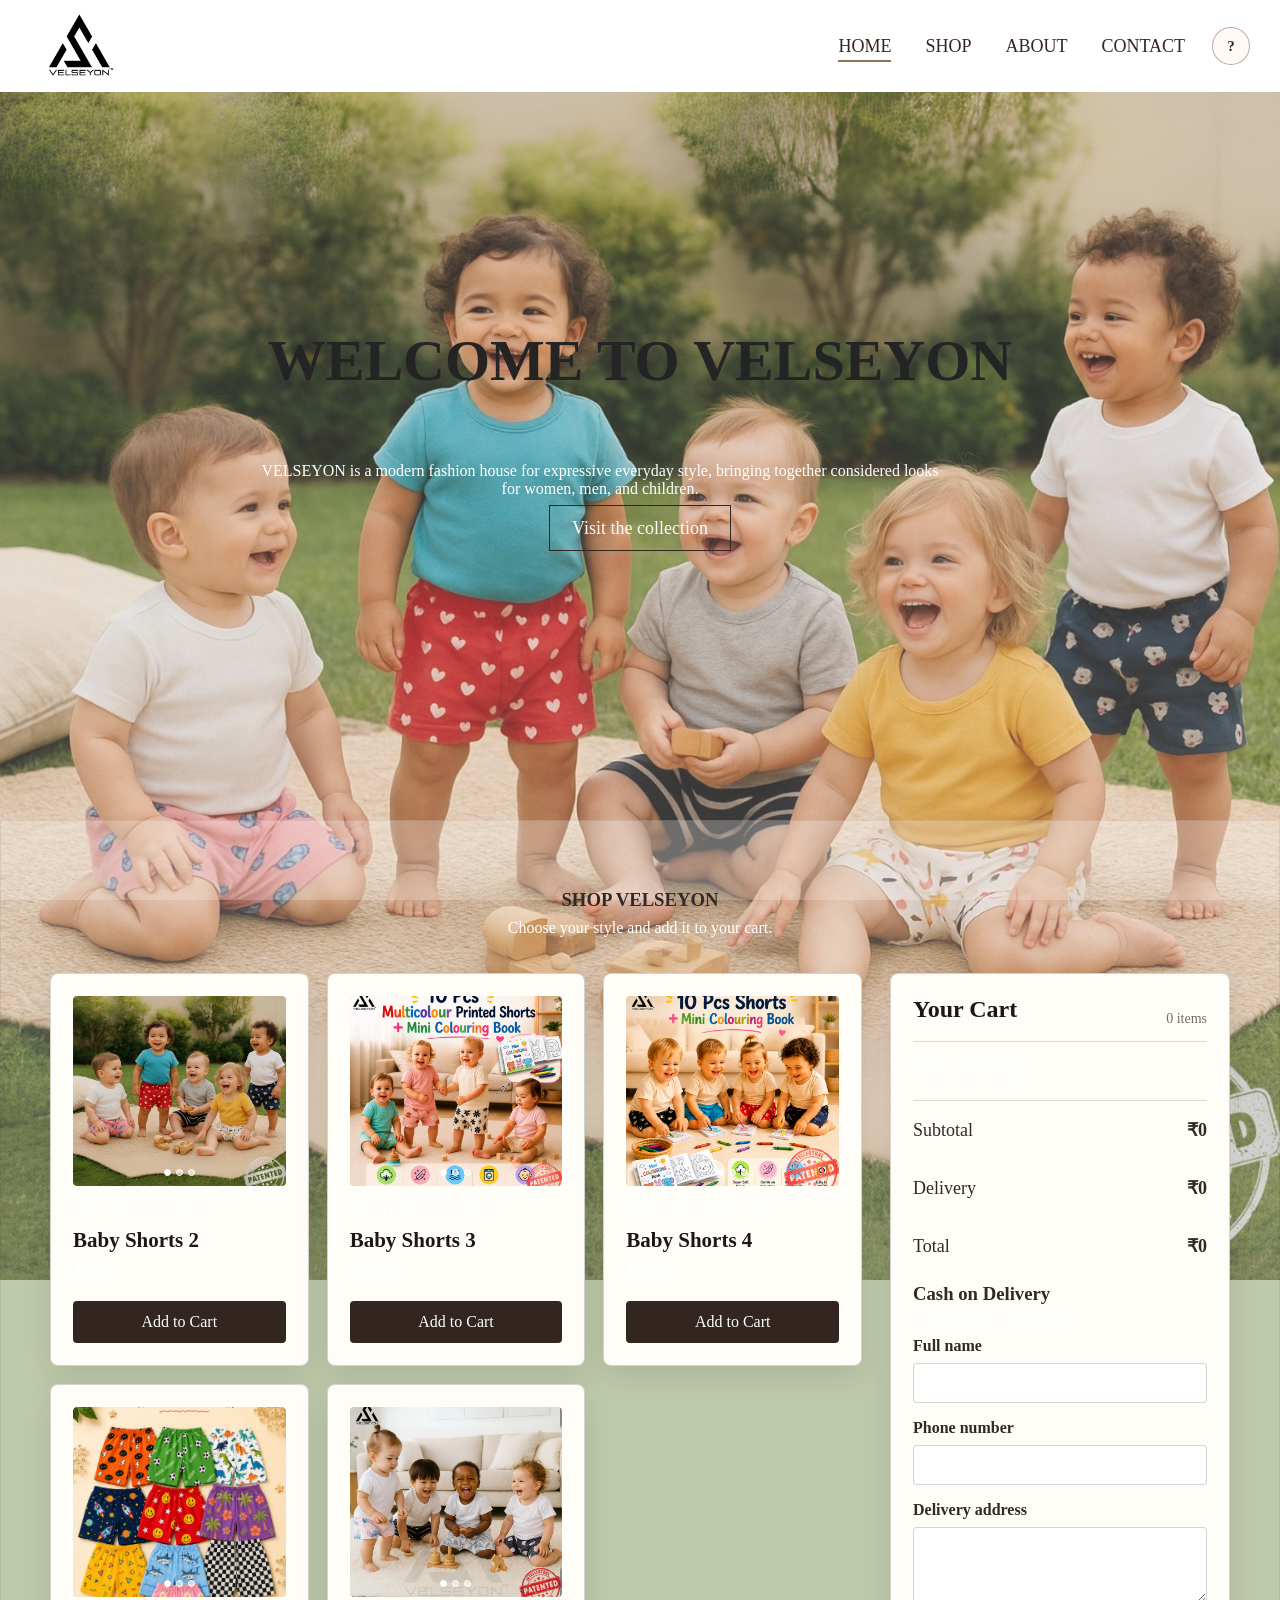
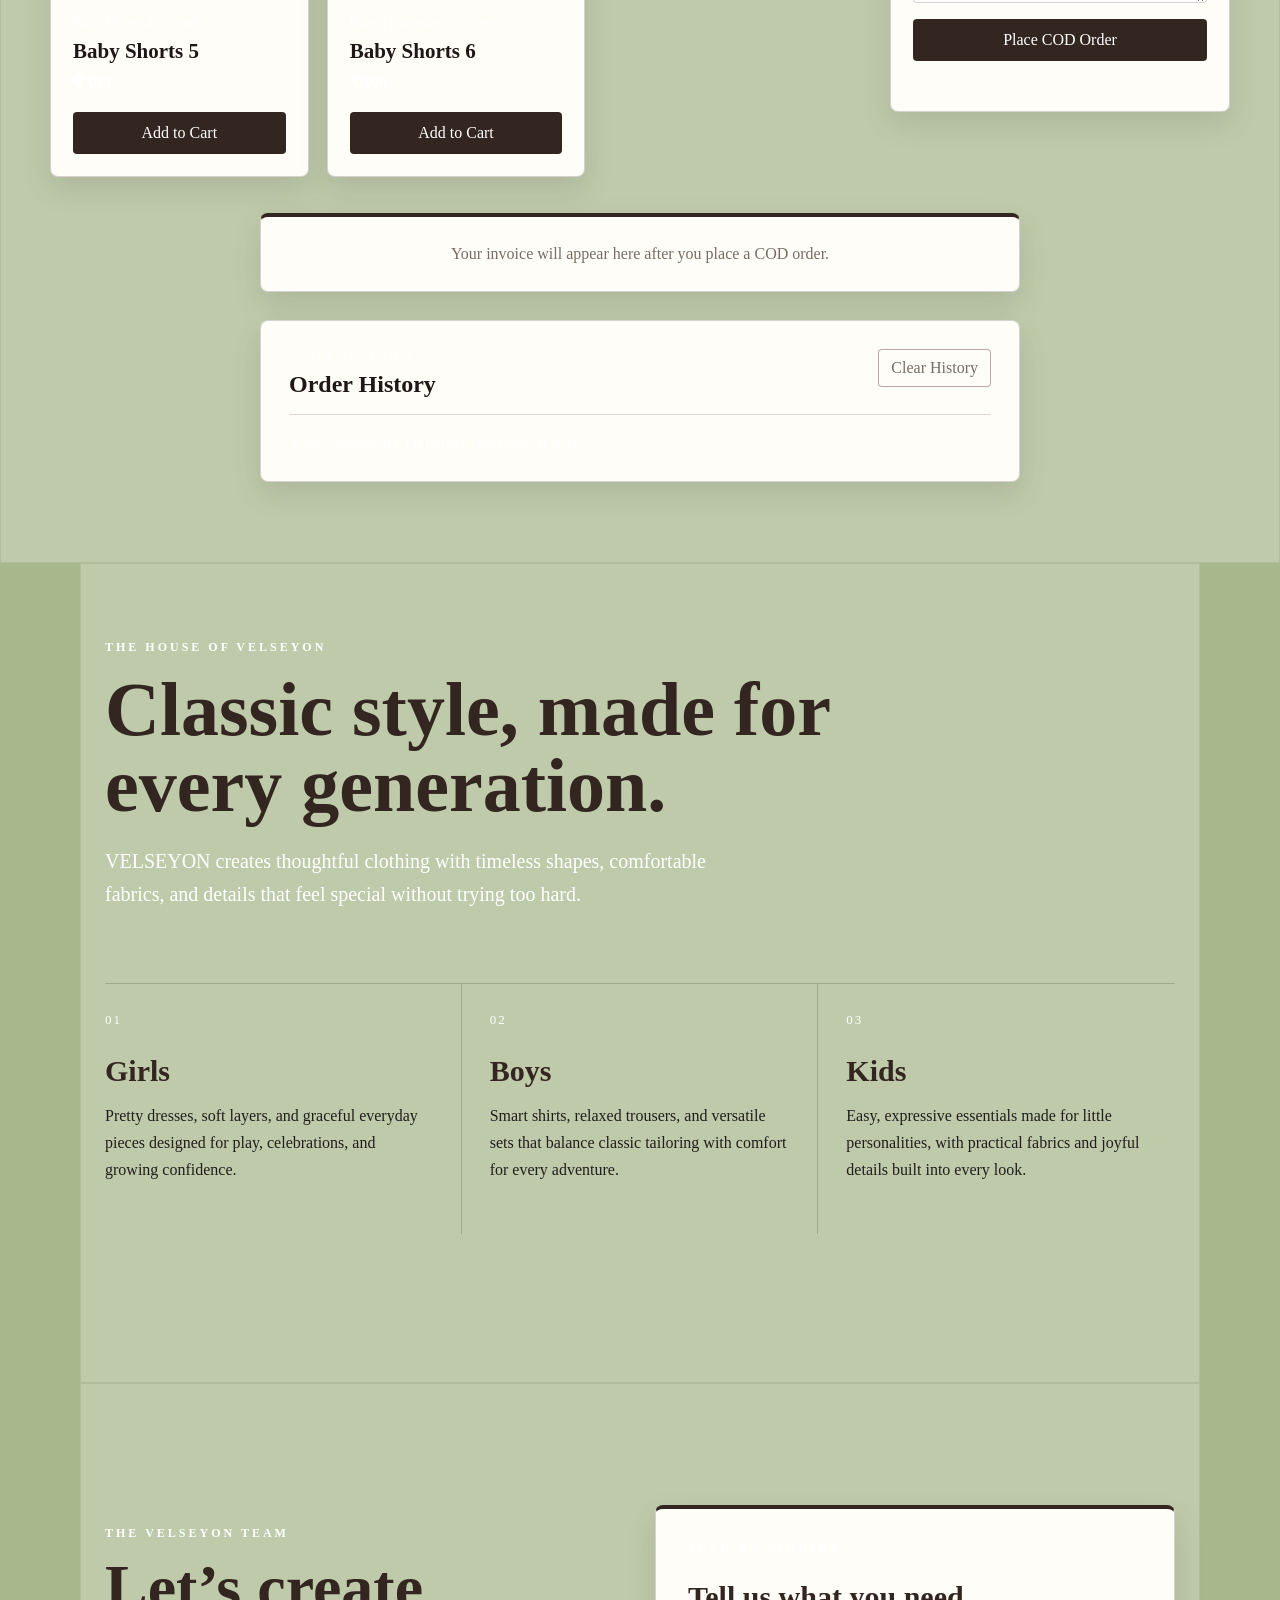
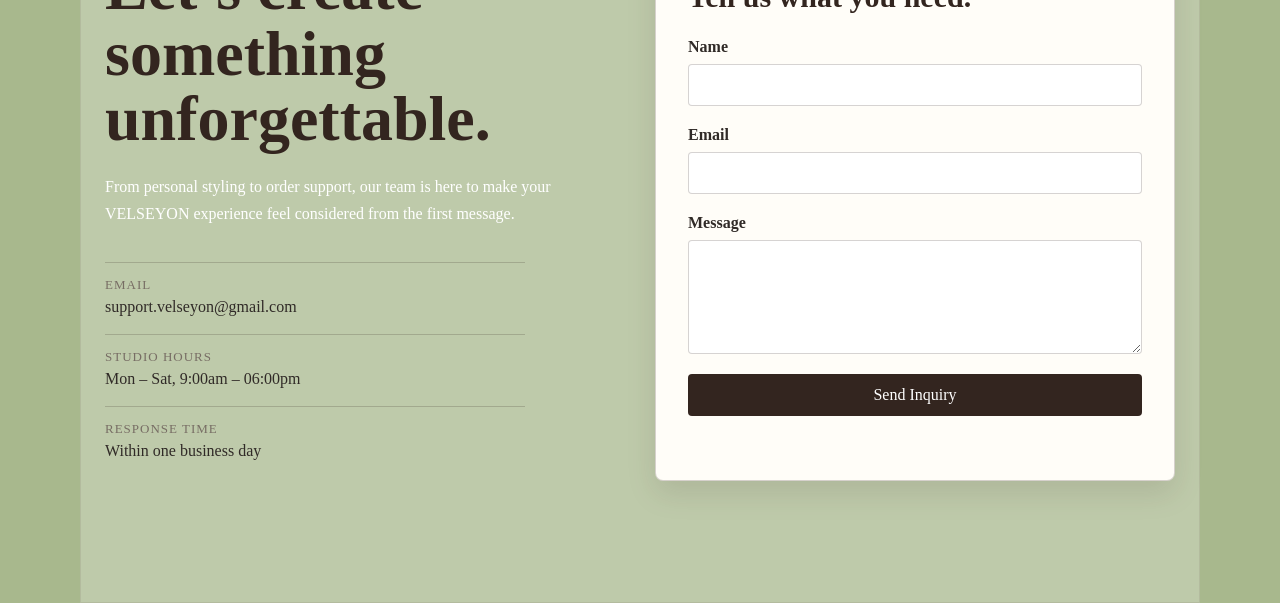
==== commit 4d5e93fe: "Restore Velseyon site branding" ====
--- a/HOME PAGE.html
+++ b/HOME PAGE.html
@@ -3,7 +3,7 @@
 <head>
     <meta charset="UTF-8">
     <meta name="viewport" content="width=device-width, initial-scale=1.0">
-    <title>velseyon.vercel.app</title>
+    <title>VELSEYON</title>
     <link rel="stylesheet" href="STYLE.css">
     <link rel="icon" type="image/png" href="Photos/VELSEYON Logo.png">
     <link rel="apple-touch-icon" href="Photos/VELSEYON Logo.png">
@@ -12,7 +12,7 @@
     <header>
         <nav>
             <a href="#home" class="logo" aria-label="Go to home section">
-                <img src="Photos/VELSEYON Logo.png" alt="velseyon.vercel.app logo">
+                <img src="Photos/VELSEYON Logo.png" alt="VELSEYON Logo">
             </a>
             <ul>
                 <li><a href="#home" class="active">Home</a></li>
@@ -26,15 +26,15 @@
 
     <main id="home" class="page-section home-hero">
         <div class="hero-inner">
-            <h1>WELCOME TO velseyon.vercel.app</h1>
-            <p class="home-intro">velseyon.vercel.app is a modern fashion house for expressive everyday style, bringing together considered looks for women, men, and children.</p>
+            <h1>WELCOME TO VELSEYON</h1>
+            <p class="home-intro">VELSEYON is a modern fashion house for expressive everyday style, bringing together considered looks for women, men, and children.</p>
             <a class="home-cta" href="#shop">Visit the collection</a>
         </div>
     </main>
 
     <section id="shop" class="shop-page page-section" data-shop-page>
         <section class="shop-heading">
-            <h1>SHOP velseyon.vercel.app</h1>
+            <h1>SHOP VELSEYON</h1>
             <p>Choose your style and add it to your cart.</p>
         </section>
 
@@ -172,9 +172,9 @@
 
     <section id="about" class="about-content page-section">
         <div class="about-hero">
-            <p class="about-eyebrow">THE HOUSE OF velseyon.vercel.app</p>
+            <p class="about-eyebrow">THE HOUSE OF VELSEYON</p>
             <h1>Classic style, made for every generation.</h1>
-            <p class="about-lead">velseyon.vercel.app creates thoughtful clothing with timeless shapes, comfortable fabrics, and details that feel special without trying too hard.</p>
+            <p class="about-lead">VELSEYON creates thoughtful clothing with timeless shapes, comfortable fabrics, and details that feel special without trying too hard.</p>
         </div>
 
         <div class="about-collections" aria-label="Our collections">
@@ -198,9 +198,9 @@
 
     <section id="contact" class="contact-content page-section">
         <div class="contact-intro">
-            <p class="contact-eyebrow">THE velseyon.vercel.app TEAM</p>
+            <p class="contact-eyebrow">THE VELSEYON TEAM</p>
             <h1>Let’s create something unforgettable.</h1>
-            <p class="contact-lead">From personal styling to order support, our team is here to make your velseyon.vercel.app experience feel considered from the first message.</p>
+            <p class="contact-lead">From personal styling to order support, our team is here to make your VELSEYON experience feel considered from the first message.</p>
             <div class="contact-details">
                 <div>
                     <span>Email</span>
--- a/STYLE.css
+++ b/STYLE.css
@@ -1209,7 +1209,7 @@
     }
 }
 
-/* velseyon.vercel.app color system: burgundy leads, rose accents, ivory surfaces, charcoal text. */
+/* VELSEYON color system: burgundy leads, rose accents, ivory surfaces, charcoal text. */
 :root {
     --brand-deep: #111;
     --brand-ink: #242424;
